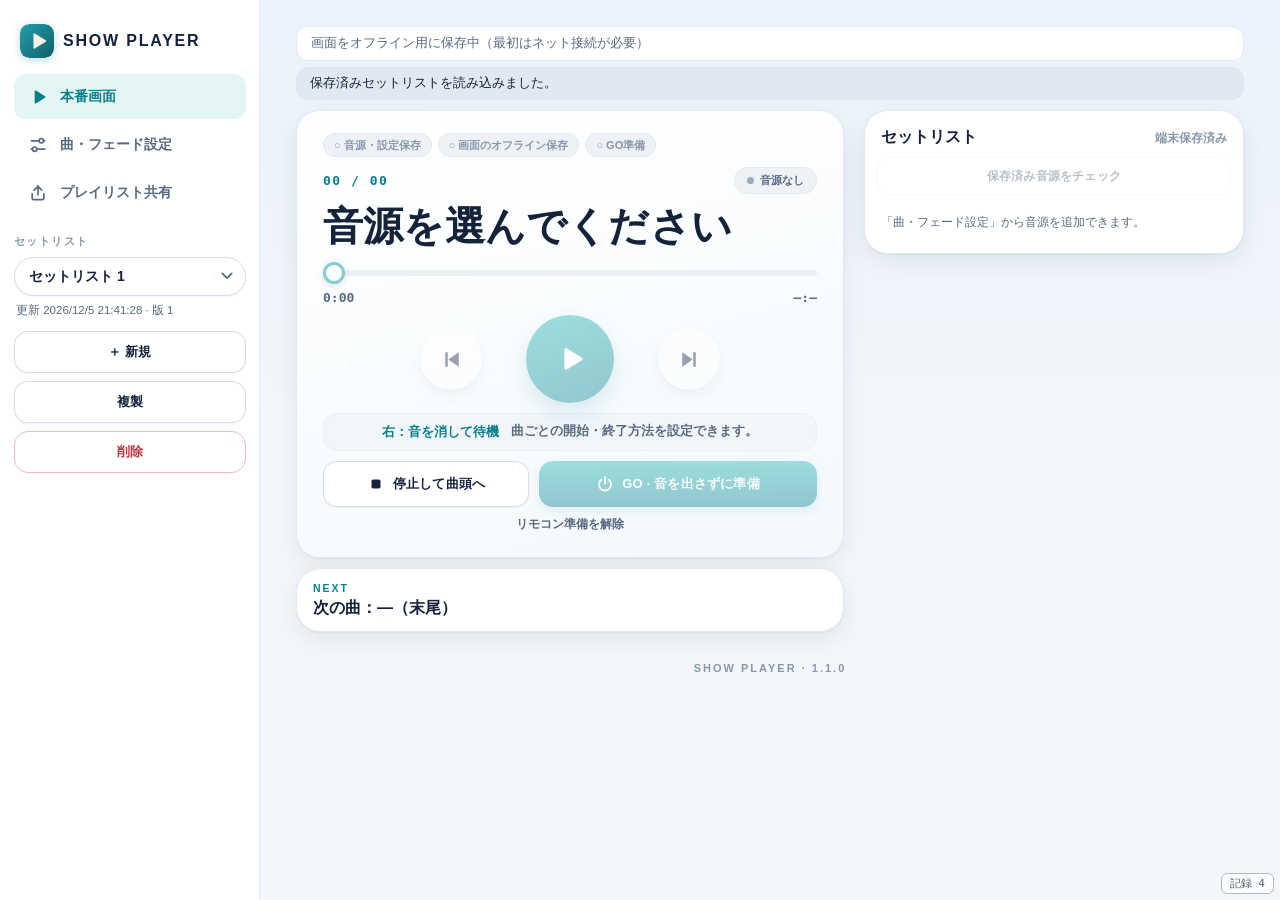
==== index.html @ 1b5a2b16 "v137: Mac decoded-audio disk cache + background conversion, whole-list preload (1.6GB), ignore stack" ====
<!doctype html><html lang="ja"><head><meta charset="utf-8"><meta name="viewport" content="width=device-width,initial-scale=1,viewport-fit=cover"><meta name="theme-color" content="#f3f6fa"><meta name="apple-mobile-web-app-capable" content="yes"><meta name="apple-mobile-web-app-status-bar-style" content="default"><title>SHOW PLAYER</title><link rel="manifest" href="manifest.webmanifest"><link rel="stylesheet" href="player.css?v=137"><link rel="icon" type="image/png" href="icon-192.png"><link rel="apple-touch-icon" sizes="180x180" href="icon-180.png"></head><body><main>
<header class="top"><div class="brand"><svg class="logo" viewBox="0 0 48 48" aria-hidden="true"><defs><linearGradient id="lg" x1="0" y1="0" x2="1" y2="1"><stop offset="0" stop-color="#23a0ac"/><stop offset="1" stop-color="#115f69"/></linearGradient></defs><rect width="48" height="48" rx="13" fill="url(#lg)"/><path d="M19 14.5v19a1.2 1.2 0 0 0 1.8 1l15.5-9.5a1.2 1.2 0 0 0 0-2L20.800 13.500a1.200 1.200 0 0 0-1.800 1z" fill="#f3f0e8"/></svg><b>SHOW PLAYER</b></div><span class="pill version">1.1.0</span></header>
<div class="app-grid"><aside class="library-panel"><div class="tabs"><button id="liveTab" class="selected"><svg viewBox="0 0 24 24" aria-hidden="true"><path d="M8 5.2v13.6a1 1 0 0 0 1.5.86l11-6.8a1 1 0 0 0 0-1.72l-11-6.8A1 1 0 0 0 8 5.2z"/></svg>本番画面</button><button id="editTab"><svg viewBox="0 0 24 24" aria-hidden="true"><path d="M4 7h9M19 7h1M4 17h1M11 17h9" fill="none" stroke="currentColor" stroke-width="2" stroke-linecap="round"/><circle cx="16" cy="7" r="2.6" fill="none" stroke="currentColor" stroke-width="2"/><circle cx="8" cy="17" r="2.6" fill="none" stroke="currentColor" stroke-width="2"/></svg>曲・フェード設定</button><button id="shareTab"><svg viewBox="0 0 24 24" aria-hidden="true"><path d="M12 3v11M7.500 8.500L12 4l4.500 4.500M5 13v5.500A1.500 1.500 0 0 0 6.500 20h11a1.500 1.500 0 0 0 1.500-1.500V13" fill="none" stroke="currentColor" stroke-width="2" stroke-linecap="round" stroke-linejoin="round"/></svg>プレイリスト共有</button></div>
<div id="sideList" class="side-list panel"><div class="side-head"><label class="panel-title" for="listPicker">セットリスト</label></div><div class="side-pick"><select id="listPicker" class="list-picker"></select><button id="listMenu" class="icon-btn" type="button" aria-label="セットリストの管理（新規・複製・削除）" aria-expanded="false"><svg viewBox="0 0 24 24" aria-hidden="true"><path d="M12 15.2a3.2 3.2 0 1 0 0-6.4 3.2 3.2 0 0 0 0 6.4z" fill="none" stroke="currentColor" stroke-width="1.9"/><path d="M19.4 13.5a1.6 1.6 0 0 0 .3 1.8l.1.1a2 2 0 1 1-2.8 2.8l-.1-.1a1.6 1.6 0 0 0-1.8-.3 1.6 1.6 0 0 0-1 1.5V19a2 2 0 1 1-4 0v-.1a1.6 1.6 0 0 0-1-1.5 1.6 1.6 0 0 0-1.8.3l-.1.1a2 2 0 1 1-2.8-2.8l.1-.1a1.6 1.6 0 0 0 .3-1.8 1.6 1.6 0 0 0-1.5-1H5a2 2 0 1 1 0-4h.1a1.6 1.6 0 0 0 1.5-1 1.6 1.6 0 0 0-.3-1.8l-.1-.1a2 2 0 1 1 2.8-2.8l.1.1a1.6 1.6 0 0 0 1.8.3h.1a1.6 1.6 0 0 0 1-1.5V5a2 2 0 1 1 4 0v.1a1.6 1.6 0 0 0 1 1.5 1.6 1.6 0 0 0 1.8-.3l.1-.1a2 2 0 1 1 2.8 2.8l-.1.1a1.6 1.6 0 0 0-.3 1.8v.1a1.6 1.6 0 0 0 1.5 1H19a2 2 0 1 1 0 4h-.1a1.6 1.6 0 0 0-1.5 1z" fill="none" stroke="currentColor" stroke-width="1.5" stroke-linejoin="round"/></svg></button></div>
<p id="listVersion" class="small muted"></p>
<div class="library-actions"><button id="newList" class="secondary">＋ 新規</button><button id="duplicateList" class="secondary">複製</button><button id="deleteList" class="text-danger">削除</button></div>
</div>
</aside><div class="workspace"><div id="engineNote" class="banner" hidden></div><div class="status-row"><div id="offlineStatus" class="banner" role="status">オフライン準備を確認しています…</div><div id="notice" class="notice" role="status">音源を追加して始めてください。</div></div>
<section id="live" class="live-player"><div class="live-main"><div class="np-card"><div class="preparation" aria-label="本番前の準備"><span id="prepSaved">○ 音源・設定保存</span><span id="prepOffline">○ 画面のオフライン保存</span><span id="prepRemote">○ GO準備</span></div>
<div class="title-row"><span id="number" class="eyebrow">00 / 00</span><span id="state" class="pill">音源なし</span></div>
<h1 id="title">音源を選んでください</h1>
<input id="seek" class="seek-slider" type="range" min="0" max="0" step="0.01" value="0" aria-label="再生位置" disabled><p id="seekHint" class="small muted"></p><div class="progress" hidden><div id="progressBar"></div></div><div class="times"><span id="position">0:00</span><span id="duration">0:00</span></div>
<div class="transport"><button id="previous" class="skip" aria-label="曲頭・前曲"><svg viewBox="0 0 24 24" aria-hidden="true"><path d="M6 5h2.4v14H6zM19 5v14L9 12z"/></svg></button><button id="central" class="central" aria-label="再生・一時停止">▶</button><button id="next" class="skip" aria-label="フェードアウト・次曲"><svg viewBox="0 0 24 24" aria-hidden="true"><path d="M15.6 5H18v14h-2.4zM5 5v14l10-7z"/></svg></button></div>
<div class="hint"><b id="nextHint">右：再生を開始</b><p id="fadeStatus"></p></div>
<div class="action-row"><button id="stop" class="secondary"><svg viewBox="0 0 24 24" aria-hidden="true"><rect x="6" y="6" width="12" height="12" rx="2.4"/></svg>停止して曲頭へ</button><button id="go" class="primary">GO · 音を出さずに準備</button></div>
<div class="remote-row"><button id="releaseRemote" class="text-button">リモコン準備を解除</button><span id="remoteStatus" class="small muted"></span></div></div>
<div class="next-card"><div class="next-label">NEXT</div><p id="nextTitle" class="next-title">次の曲：—</p><p id="nextMeta" class="next-meta"></p></div>
<div id="selectionPanel" class="panel" hidden><p class="eyebrow">次に開始する曲</p><h2 id="selectedTitle"></h2><div class="selection-actions"><button id="activateSelected" class="primary">選んだ曲を再生 →</button><button id="cancelSelected" class="text-button">選択を解除</button></div></div></div>
<div class="sl-card"><div class="section-heading"><h2>セットリスト</h2><span id="saveStatus" class="small muted">未保存</span></div><button id="audioCheck" class="secondary">保存済み音源をチェック</button><div id="trackList"></div></div>
</section>
<section id="edit" hidden><div class="edit-title"><h2>音源と曲ごとの設定</h2><a class="manual-link" href="manual.html" target="_blank" rel="noopener">使い方マニュアル</a></div><div id="editorSaveStatus" class="banner" role="status">保存状態を確認しています…</div><label class="panel-title" for="listName">セットリスト名</label><input id="listName" class="name-input" type="text" placeholder="ショー名">
<div id="audioDropZone" class="audio-drop-zone" role="region" aria-label="音源ファイルの取り込み"><p><b>音源をここへドロップ</b></p><label class="primary file-label">＋ 音源を追加<input id="files" type="file" accept="audio/*,.mp3,.wav,.m4a,.aac,.aif,.aiff" multiple hidden></label></div><p id="importStatus" class="small muted"></p><div class="reuse-row"><select id="reusePicker" aria-label="保存済み音源を選択"></select><button id="reuseAdd" class="secondary">保存済み音源を追加</button></div>
<div class="order-panel"><h2>曲順</h2><div id="orderList"></div><p id="orderStatus" class="small muted" role="status"></p></div><div id="editList"></div>
<div class="edit-save"><button id="save" class="primary">設定を保存する</button><button id="back" class="secondary">保存して本番画面へ戻る</button><button id="testUnsaved" class="text-button">保存せず本番画面でテスト</button></div></section>
<section id="share" hidden><div class="edit-title"><h2>プレイリスト共有</h2></div>
<div class="panel share-card"><h3 class="share-h">ZIPで書き出す</h3><label class="panel-title" for="shareList">プレイリスト</label><select id="shareList" class="list-picker"></select><p id="shareInfo" class="small muted"></p><button id="shareExport" class="primary">ZIPで書き出す</button><progress id="shareExportBar" max="1" value="0" hidden></progress><p id="shareExportStatus" class="small muted" role="status"></p><button id="shareSave" class="secondary" hidden></button></div>
<div class="panel share-card"><h3 class="share-h">ZIPから読み込む</h3><div id="shareDrop" class="audio-drop-zone share-drop"><p><b>ZIPをここへドロップ</b></p><label class="primary file-label">ZIPから読み込む<input id="shareFile" type="file" accept=".zip,application/zip,application/x-zip-compressed" hidden></label></div><progress id="shareImportBar" max="1" value="0" hidden></progress><p id="shareImportStatus" class="small muted" role="status"></p></div>
</section>
<footer>SHOW PLAYER · 1.1.0</footer>
</div></div><audio id="audio" preload="auto" playsinline></audio><audio id="receiver" src="receiver-silence.wav" preload="auto" loop playsinline></audio>
</main><script type="module" src="player.mjs?v=137"></script></body></html>
---- player.css ----
/* SHOW PLAYER — light / Apple-style theme (v126). Visual layer only; behavior lives in player.mjs.
   Rules that must stay true (click areas):
   - every option / toggle is its own real <button>; no overlay layers over controls
   - Mac Safari Dock app: children of a button never become the click target (html:not(.ios) button *{pointer-events:none}) */
:root{color-scheme:light;
 --bg:#f3f6fa;--bg-2:#e9f0f8;--panel:#ffffff;--border:#e3e9f1;--line:#edf1f6;
 --text:#14233a;--muted:#586a80;--faint:#8797aa;
 --accent:#0f9d9e;--accent-2:#1fb7b3;--accent-deep:#0a7f8c;--accent-text:#0a7f8c;--on-accent:#ffffff;
 --soft:#e3f5f5;--soft-2:#d3eeee;--soft-border:#a9dcdc;
 --field:#eef2f7;--field-border:#d5deea;--hover:#f6f9fc;--track:#dde5ee;
 --blue-soft:#e8f0ff;--blue:#2559c4;
 --danger:#c4313f;--danger-bg:#fdecee;--danger-border:#f2b9bf;
 --warn-bg:#fff4d9;--warn:#8a5a00;--warn-border:#efc766;
 --shadow-s:0 1px 2px rgba(20,35,58,.06);--shadow:0 1px 2px rgba(20,35,58,.05),0 8px 24px rgba(20,35,58,.07);--shadow-l:0 2px 4px rgba(20,35,58,.05),0 14px 36px rgba(20,35,58,.09);
 --radius:20px;--mono:ui-monospace,"SF Mono",SFMono-Regular,Menlo,Consolas,monospace}
*{box-sizing:border-box}
html{background:var(--bg)}
body{margin:0;min-height:100vh;color:var(--text);font-family:-apple-system,BlinkMacSystemFont,"Hiragino Sans","Hiragino Kaku Gothic ProN","Helvetica Neue",sans-serif;font-feature-settings:"palt";line-height:1.5;-webkit-text-size-adjust:100%;background:linear-gradient(180deg,#eaf2fb 0%,var(--bg) 340px)}
main{max-width:680px;margin:auto;padding:10px 14px calc(30px + env(safe-area-inset-bottom));display:grid;grid-template-columns:minmax(0,1fr) auto;grid-template-areas:"brand pick" "tabs tabs" "work work";column-gap:10px;row-gap:10px;align-items:center}
button,select,input,textarea{font:inherit;color:inherit}
button{cursor:pointer;-webkit-tap-highlight-color:transparent;transition:background-color .15s,box-shadow .15s,transform .08s,border-color .15s,color .15s}
button:disabled{opacity:.42;cursor:default}
button:focus-visible,select:focus-visible,input:focus-visible,a:focus-visible{outline:2.5px solid var(--accent-2);outline-offset:2px}
[hidden]{display:none!important}
h1,h2,h3,p{margin:0}
svg{display:block}
.muted{color:var(--muted)}.small{font-size:12px}
html:not(.ios) button *{pointer-events:none}

/* ---------- header / list picker / tabs ---------- */
.top{grid-area:brand;display:flex;align-items:center;gap:10px;min-width:0}
.brand{display:flex;align-items:center;gap:9px;min-width:0}
.logo{width:30px;height:30px;border-radius:9px;flex:none;box-shadow:0 2px 8px rgba(10,127,140,.28)}
.brand b{font-size:14.5px;font-weight:800;letter-spacing:1.1px;white-space:nowrap}
.pill{display:inline-flex;align-items:center;gap:6px;font-size:11px;font-weight:700;border:1px solid var(--border);background:var(--panel);border-radius:20px;padding:3px 11px;white-space:nowrap;color:var(--muted)}
.version{display:none}
.app-grid,.library-panel{display:contents}
.side-list,.side-list.panel{grid-area:pick;position:relative;min-width:0;background:none;border:0;box-shadow:none;padding:0;border-radius:0}
.side-head,#listVersion{display:none}
.side-pick{display:flex;align-items:center;gap:6px}
.list-picker,.reuse-row select{width:100%;-webkit-appearance:none;appearance:none;background:#fff url("data:image/svg+xml,%3Csvg xmlns='http://www.w3.org/2000/svg' width='12' height='8' viewBox='0 0 14 9'%3E%3Cpath d='M1.500 1.500l5.500 5.500 5.500-5.500' fill='none' stroke='%23586a80' stroke-width='2' stroke-linecap='round' stroke-linejoin='round'/%3E%3C/svg%3E") no-repeat right 12px center;color:var(--text);border:1px solid var(--field-border);border-radius:999px;padding:8px 30px 8px 14px;font-size:14px;font-weight:700;box-shadow:var(--shadow-s);text-overflow:ellipsis}
.side-pick .list-picker{width:132px;min-width:0}
.icon-btn{display:grid;place-items:center;flex:none;width:38px;height:38px;border-radius:50%;border:1px solid var(--field-border);background:#fff;color:var(--muted);box-shadow:var(--shadow-s);padding:0}
.icon-btn svg{width:20px;height:20px}
.icon-btn:hover:not(:disabled),.side-list.menu-open .icon-btn{background:var(--soft);color:var(--accent-text);border-color:var(--soft-border)}
.library-actions{display:none;position:absolute;right:0;top:calc(100% + 8px);z-index:40;width:min(250px,84vw);flex-direction:column;gap:8px;background:#fff;border:1px solid var(--border);border-radius:18px;box-shadow:var(--shadow-l);padding:10px}
.side-list.menu-open .library-actions{display:flex}
.library-actions .secondary{min-height:44px;font-size:14px}
.library-actions .text-danger{min-height:44px;border:1px solid var(--danger-border);border-radius:14px;background:#fff}
.tabs{grid-area:tabs;display:flex;gap:4px;background:#e4ebf3;border-radius:16px;padding:4px}
.tabs button{flex:1;min-width:0;display:flex;flex-direction:column;align-items:center;justify-content:center;gap:3px;font-size:11.5px;font-weight:700;background:none;color:var(--muted);border:0;padding:8px 2px 7px;border-radius:12px;white-space:nowrap}
.tabs button svg{width:19px;height:19px;fill:currentColor;flex:none}
.tabs button:hover:not(.selected){background:rgba(255,255,255,.6)}
.tabs .selected{background:linear-gradient(180deg,var(--accent-2),var(--accent-deep));color:var(--on-accent);box-shadow:0 3px 10px rgba(10,127,140,.28)}
.workspace{grid-area:work;min-width:0}

/* ---------- common controls ---------- */
.panel{background:var(--panel);border:1px solid var(--border);border-radius:var(--radius);padding:14px 16px;box-shadow:var(--shadow)}
.panel-title{display:block;font-size:11px;font-weight:800;color:var(--faint);letter-spacing:1.4px;margin-bottom:7px}
.name-input{width:100%;background:#fff;color:var(--text);border:1px solid var(--field-border);border-radius:13px;padding:11px 14px;font-size:16px;font-weight:600}
.primary,.secondary{display:flex;align-items:center;justify-content:center;gap:8px;border:0;border-radius:14px;min-height:48px;width:100%;padding:10px 16px;font-size:14px;font-weight:700;letter-spacing:.2px;margin:0}
.primary{background:linear-gradient(180deg,var(--accent-2),var(--accent-deep));color:var(--on-accent);box-shadow:0 4px 12px rgba(10,127,140,.25)}
.primary:hover:not(:disabled){background:linear-gradient(180deg,#27c3be,#0a7480)}
.primary:active:not(:disabled),.secondary:active:not(:disabled){transform:scale(.985)}
.secondary{background:#fff;color:var(--text);box-shadow:inset 0 0 0 1px var(--field-border),var(--shadow-s)}
.secondary:hover:not(:disabled){background:var(--hover)}
.secondary svg{width:18px;height:18px;fill:currentColor;flex:none}
.text-button{background:none;border:0;color:var(--muted);font-size:12px;font-weight:600;padding:8px 6px}
.text-button:hover:not(:disabled){color:var(--accent-text)}
.text-danger{background:none;border:0;color:var(--danger);font-size:14px;font-weight:700}
.file-label{margin-top:10px}

/* ---------- status ---------- */
.status-row{display:flex;flex-direction:column;gap:6px;margin:0 0 10px}
.banner,.notice{font-size:12px;padding:6px 12px;border-radius:12px;margin:0;white-space:nowrap;overflow:hidden;text-overflow:ellipsis}
.banner{border:1px solid var(--border);background:#fff;color:var(--muted)}
.banner.ready{border-color:var(--soft-border);color:var(--accent-text);background:var(--soft);font-weight:600}
.notice{background:rgba(20,35,58,.05);color:var(--text)}
.notice.error{background:var(--danger-bg);color:var(--danger);font-weight:600;white-space:normal}
#engineNote,#seekHint,#remoteStatus{display:none!important}
.preparation{display:flex;flex-wrap:wrap;gap:6px;margin:0 0 10px}
.preparation:not(:has(span:not(.ready))){display:none}
.preparation span{font-size:11px;font-weight:600;padding:3px 10px;border:1px solid var(--border);border-radius:20px;color:var(--faint);background:var(--field)}
.preparation span.ready{border-color:var(--soft-border);color:var(--accent-text);background:var(--soft)}

/* ---------- live screen ---------- */
#live{display:block}
.live-main{display:flex;flex-direction:column;gap:10px}
.np-card,.next-card,.sl-card{background:var(--panel);border:1px solid var(--border);border-radius:24px;box-shadow:var(--shadow)}
.np-card{padding:16px 16px 12px;background:linear-gradient(165deg,#ffffff 0%,#f4f9fd 100%)}
.title-row{display:flex;align-items:center;gap:10px}
.eyebrow{font-size:13px;font-weight:800;color:var(--accent-text);letter-spacing:1.5px;font-family:var(--mono);font-variant-numeric:tabular-nums}
.title-row .pill{margin-left:auto;background:var(--field);color:var(--muted);font-weight:800;padding:4px 12px}
.title-row .pill::before{content:"";width:7px;height:7px;border-radius:50%;background:#9aabbd}
#state[data-state=playing],#state[data-state=fadingIn],#state[data-state=starting]{background:var(--soft);border-color:var(--soft-border);color:var(--accent-text)}
#state[data-state=playing]::before,#state[data-state=fadingIn]::before,#state[data-state=starting]::before{background:var(--accent)}
#state[data-state=fadingOut],#state[data-state=paused],#state[data-state=waiting]{background:var(--warn-bg);border-color:var(--warn-border);color:var(--warn)}
#state[data-state=fadingOut]::before,#state[data-state=paused]::before,#state[data-state=waiting]::before{background:#d9a21b}
#state[data-state=error]{background:var(--danger-bg);border-color:var(--danger-border);color:var(--danger)}
#state[data-state=error]::before{background:var(--danger)}
.live-player h1{font-size:clamp(26px,7.4vw,40px);line-height:1.2;font-weight:800;letter-spacing:.2px;margin:8px 0 2px;overflow-wrap:anywhere;display:-webkit-box;-webkit-box-orient:vertical;-webkit-line-clamp:2;overflow:hidden}
.seek-slider{--p:0%;display:block;width:100%;height:30px;margin:8px 0 0;background:none;-webkit-appearance:none;appearance:none;cursor:pointer;touch-action:pan-y}
.seek-slider::-webkit-slider-runnable-track{height:6px;border-radius:6px;background:linear-gradient(90deg,var(--accent) var(--p),var(--track) var(--p))}
.seek-slider::-moz-range-track{height:6px;border-radius:6px;background:var(--track)}
.seek-slider::-moz-range-progress{height:6px;border-radius:6px;background:var(--accent)}
.seek-slider::-webkit-slider-thumb{-webkit-appearance:none;width:22px;height:22px;margin-top:-8px;border-radius:50%;background:#fff;border:3px solid var(--accent);box-shadow:0 2px 6px rgba(20,35,58,.25)}
.seek-slider::-moz-range-thumb{width:16px;height:16px;border-radius:50%;background:#fff;border:3px solid var(--accent);box-shadow:0 2px 6px rgba(20,35,58,.25)}
.seek-slider:disabled{opacity:.5;cursor:default}
.times{display:flex;justify-content:space-between;font-size:13px;font-weight:600;color:var(--muted);font-family:var(--mono);font-variant-numeric:tabular-nums}
.transport{display:flex;justify-content:center;align-items:center;gap:26px;margin:8px 0 10px}
.transport button{border:0;border-radius:50%;width:58px;height:58px;display:grid;place-items:center;background:#fff;color:var(--text);padding:0;box-shadow:0 1px 2px rgba(20,35,58,.08),0 6px 16px rgba(20,35,58,.1)}
.transport button svg{width:25px;height:25px;fill:currentColor}
.transport button:hover:not(:disabled){background:var(--hover)}
.transport button:active:not(:disabled){transform:scale(.95)}
.transport button.central{width:80px;height:80px;background:linear-gradient(160deg,var(--accent-2),var(--accent-deep));color:var(--on-accent);box-shadow:0 10px 24px rgba(10,127,140,.34)}
.transport button.central:hover:not(:disabled){background:linear-gradient(160deg,#27c3be,#0a7480)}
.transport button.central svg{width:34px;height:34px}
.hint{display:flex;flex-wrap:wrap;align-items:center;justify-content:center;gap:2px 12px;text-align:center;margin:0 0 10px;padding:8px 12px;border-radius:14px;background:#f1f6fa;border:1px solid var(--line)}
.hint b{font-size:13px;color:var(--accent-text)}
.hint p{font-size:12.5px;font-weight:600;color:var(--muted)}
.hint p:empty{display:none}
.action-row{display:flex;gap:10px}
.action-row .secondary{flex:1;min-height:46px;font-size:13px;white-space:nowrap;padding:8px 6px}
.action-row .primary{flex:1.35;min-height:46px;font-size:13px;padding:10px 8px}
#go::before{content:"";width:18px;height:18px;flex:none;background:currentColor;-webkit-mask:url("data:image/svg+xml,%3Csvg xmlns='http://www.w3.org/2000/svg' viewBox='0 0 24 24'%3E%3Cpath d='M12 3v8.500M7.100 6.400a8 8 0 1 0 9.800 0' fill='none' stroke='black' stroke-width='2.400' stroke-linecap='round'/%3E%3C/svg%3E") center/contain no-repeat;mask:url("data:image/svg+xml,%3Csvg xmlns='http://www.w3.org/2000/svg' viewBox='0 0 24 24'%3E%3Cpath d='M12 3v8.500M7.100 6.400a8 8 0 1 0 9.800 0' fill='none' stroke='black' stroke-width='2.400' stroke-linecap='round'/%3E%3C/svg%3E") center/contain no-repeat}
#go[data-ready=true]{background:var(--soft);color:var(--accent-text);box-shadow:inset 0 0 0 1.5px var(--soft-border)}
#go[data-ready=true]:disabled{opacity:.85}
.remote-row{display:flex;justify-content:center;margin-top:0}
.next-card{padding:12px 16px}
.next-label{font-size:10.5px;font-weight:800;letter-spacing:2px;color:var(--accent-text)}
.next-title{font-size:16px;font-weight:700;overflow-wrap:anywhere;line-height:1.35;margin-top:1px}
.next-meta{font-size:12px;font-weight:600;color:var(--faint);margin-top:1px}
.next-meta:empty{display:none}
#selectionPanel{background:var(--warn-bg);border-color:var(--warn-border);box-shadow:none}
#selectionPanel .eyebrow{color:var(--warn);font-size:11px;letter-spacing:1.4px}
#selectionPanel h2{font-size:17px;font-weight:800;margin:2px 0 10px;overflow-wrap:anywhere}
.selection-actions{display:flex;align-items:center;gap:8px}
.selection-actions .primary{flex:1}

/* ---------- setlist ---------- */
.sl-card{margin-top:10px;padding:12px 12px 10px}
.section-heading{display:flex;justify-content:space-between;align-items:baseline;margin:2px 4px 8px}
.section-heading h2{font-size:16px;font-weight:800}
.section-heading .small{font-weight:600;color:var(--faint)}
#audioCheck{min-height:36px;font-size:12px;font-weight:600;margin-bottom:6px;color:var(--muted);border-radius:12px;box-shadow:inset 0 0 0 1px var(--line)}
#trackList{display:flex;flex-direction:column}
#trackList>p{padding:12px 4px;color:var(--muted)}
.track{position:relative;display:flex;align-items:center;gap:12px;padding:10px 8px;border:0;border-bottom:1px solid var(--line);border-radius:12px;background:none;margin:0}
.track:last-child{border-bottom-color:transparent}
.track-select{width:100%;text-align:left;color:var(--text);cursor:pointer}
.track-select:hover:not(:disabled){background:var(--hover)}
.track-select:active:not(:disabled){background:var(--field)}
.track .num{display:grid;place-items:center;flex:none;width:30px;height:30px;border-radius:50%;background:#eaf0f6;font-size:12px;font-weight:800;color:var(--muted);font-family:var(--mono)}
.track-info{display:flex;flex-direction:column;flex:1;min-width:0}
.track .name{font-size:15.5px;font-weight:700;overflow-wrap:anywhere;line-height:1.3}
.track small{font-size:11.5px;font-weight:600;color:var(--faint);margin-top:1px}
.select-hint{margin-left:auto;flex:none;background:var(--field);border-radius:20px;padding:3px 11px;font-size:11.5px;font-weight:700;color:var(--muted);white-space:nowrap}
.track.current{background:var(--soft);border-bottom-color:transparent}
.track.current .num{background:var(--accent);color:#fff}
.track.current .name::after{content:"";display:inline-block;width:13px;height:12px;margin-left:8px;vertical-align:-1px;background:linear-gradient(var(--accent),var(--accent)) 0 100%/3px 55%,linear-gradient(var(--accent),var(--accent)) 5px 100%/3px 100%,linear-gradient(var(--accent),var(--accent)) 10px 100%/3px 38%;background-repeat:no-repeat}
.track.current .select-hint{background:var(--accent);color:#fff}
.track.next-up .select-hint{background:var(--blue-soft);color:var(--blue)}
.track-select.queued{background:var(--warn-bg);border-bottom-color:transparent}
.track-select.queued .num{background:#e0a927;color:#fff}
.track-select.queued .select-hint{background:#e0a927;color:#fff}

/* ---------- settings screen ---------- */
#edit>*+*,#share>*+*{margin-top:12px}
.edit-title{display:flex;align-items:center;justify-content:space-between;gap:10px}
.edit-title h2{font-size:19px;font-weight:800}
.manual-link{font-size:13px;font-weight:700;color:var(--accent-text);text-decoration:none;border:1px solid var(--soft-border);background:var(--soft);border-radius:20px;padding:6px 14px;white-space:nowrap}
.manual-link:hover{background:var(--soft-2)}
#edit .banner{white-space:normal}
.audio-drop-zone{border:1.5px dashed #b6c4d4;border-radius:18px;padding:14px;background:#fff;text-align:center;transition:background-color .15s,border-color .15s}
.audio-drop-zone p{font-size:14px;font-weight:700;color:var(--muted)}
.audio-drop-zone.drop-active{border-color:var(--accent);background:var(--soft)}
.reuse-row{display:flex;align-items:center;gap:10px}
.reuse-row select{flex:1;min-width:0;font-size:14px;border-radius:13px;padding:10px 34px 10px 14px}
.reuse-row .secondary{flex:0 0 auto;width:auto;min-height:44px;font-size:13px}
.order-panel,.edit-card{background:var(--panel);border:1px solid var(--border);border-radius:var(--radius);padding:14px 16px;box-shadow:var(--shadow)}
.order-panel h2{font-size:12px;font-weight:800;letter-spacing:1.8px;color:var(--faint);margin-bottom:8px}
.order-row{display:flex;align-items:center;gap:10px;min-height:50px;padding:5px 8px;border:1px solid var(--line);border-radius:14px;background:var(--hover);margin:6px 0}
.order-handle,.order-step{display:grid;place-items:center;flex:none;min-width:42px;min-height:42px;border:0;border-radius:11px;background:#fff;color:var(--text);padding:0;box-shadow:inset 0 0 0 1px var(--field-border)}
.order-handle svg{width:20px;height:20px;fill:var(--faint)}
.order-step svg{width:19px;height:19px}
.order-handle{touch-action:none;cursor:grab;-webkit-touch-callout:none;user-select:none;-webkit-user-select:none}
.order-name{flex:1;min-width:0;font-size:14px;font-weight:700;overflow-wrap:anywhere}
.order-dragging{opacity:.55}
.order-target{border-color:var(--accent);box-shadow:0 0 0 2px rgba(15,157,158,.28)}
/* per-song cards: accordion on phones, always open on wide screens */
.edit-card{margin:10px 0;padding:10px 14px;display:grid;grid-template-columns:1fr;column-gap:18px}
.edit-card-header{display:flex;align-items:center;gap:10px}
.edit-card-header h3{display:grid;place-items:center;flex:none;width:30px;height:30px;border-radius:50%;background:var(--soft);color:var(--accent-text);font-size:12px;font-weight:800;font-family:var(--mono)}
.track-name-input{flex:1;min-width:0;width:100%;padding:9px 12px;background:#fff;font-size:16px;font-weight:700;border:1px solid var(--field-border);border-radius:12px}
.card-toggle{display:grid;place-items:center;flex:none;width:40px;height:40px;border-radius:50%;border:0;background:var(--field);color:var(--muted);padding:0}
.card-toggle svg{width:20px;height:20px;transition:transform .15s}
.card-toggle[aria-expanded=true] svg{transform:rotate(180deg)}
.edit-card:not(.collapsed) .edit-card-header{margin-bottom:4px}
.edit-card.collapsed>*:not(.edit-card-header){display:none}
.fade-row,.switch-row{border-top:1px solid var(--line);padding:10px 0}
.row-label{display:flex;align-items:center;justify-content:space-between;flex-wrap:wrap;gap:8px 12px;font-size:14px;font-weight:700}
.pair-row .row-label{justify-content:flex-start}
.mode-toggle{min-height:44px;min-width:104px;border:1px solid var(--field-border);border-radius:12px;background:#fff;color:var(--text);font-size:14px;font-weight:700;padding:8px 14px;box-shadow:var(--shadow-s)}
.mode-toggle:hover{background:var(--hover)}
.mode-toggle.active{border-color:var(--accent);background:var(--soft);color:var(--accent-text);box-shadow:inset 0 0 0 1px var(--accent)}
/* two-option switch: each option is a real button, all of it is clickable */
.mode-toggle.seg{display:inline-flex;flex:none;gap:2px;padding:3px;min-width:0;min-height:46px;border-radius:13px;background:var(--field);border:0;box-shadow:none;cursor:default}
.mode-toggle.seg:hover{background:var(--field)}
.mode-toggle.seg .opt{-webkit-appearance:none;appearance:none;border:0;background:none;font:inherit;font-size:14px;font-weight:700;color:var(--muted);flex:1 0 auto;white-space:nowrap;min-width:76px;min-height:40px;padding:0 14px;border-radius:10px;cursor:pointer;touch-action:manipulation;-webkit-tap-highlight-color:transparent}
.mode-toggle.seg .opt.on{background:linear-gradient(180deg,var(--accent-2),var(--accent-deep));color:#fff;box-shadow:0 2px 8px rgba(10,127,140,.28)}
.mode-toggle.seg.active{background:var(--field);box-shadow:none}
.seconds{display:flex;gap:12px;align-items:center;margin-top:8px}
.seconds input[type=range]{flex:1;min-width:0;height:36px;-webkit-appearance:none;appearance:none;background:none;cursor:pointer;touch-action:pan-y}
.seconds input[type=range]::-webkit-slider-runnable-track{height:6px;border-radius:6px;background:var(--track)}
.seconds input[type=range]::-moz-range-track{height:6px;border-radius:6px;background:var(--track)}
.seconds input[type=range]::-moz-range-progress{height:6px;border-radius:6px;background:var(--accent)}
.seconds input[type=range]::-webkit-slider-thumb{-webkit-appearance:none;width:26px;height:26px;margin-top:-10px;border-radius:50%;background:#fff;border:4px solid var(--accent);box-shadow:0 2px 6px rgba(20,35,58,.25)}
.seconds input[type=range]::-moz-range-thumb{width:18px;height:18px;border-radius:50%;background:#fff;border:4px solid var(--accent)}
.seconds input[type=number]{width:84px;background:#fff;border:1px solid var(--field-border);border-radius:11px;padding:9px 8px;font-size:17px;font-weight:700;text-align:center;font-family:var(--mono);-moz-appearance:textfield}
.seconds span{font-size:13px;font-weight:700;color:var(--muted)}
.edit-actions{display:flex;justify-content:flex-end}
.edit-actions button{border:0;background:none;color:var(--danger);border-radius:10px;padding:6px 8px;min-height:38px;font-size:13px;font-weight:700}
.edit-save{display:flex;flex-direction:column;gap:8px;margin-top:16px}

/* ---------- playlist sharing page ---------- */
.share-card{display:flex;flex-direction:column;gap:10px}
.share-h{font-size:16px;font-weight:800}
.share-card .list-picker{border-radius:13px;padding:11px 34px 11px 14px;font-size:15px}
.share-card .small{margin:0;min-height:1.2em}
.share-drop.busy{opacity:.55;pointer-events:none}
.ios .share-drop p{display:none}
progress{-webkit-appearance:none;appearance:none;display:block;width:100%;height:8px;border:0;border-radius:8px;background:var(--track);overflow:hidden}
progress::-webkit-progress-bar{background:var(--track);border-radius:8px}
progress::-webkit-progress-value{background:linear-gradient(90deg,var(--accent-2),var(--accent));border-radius:8px}
progress::-moz-progress-bar{background:var(--accent);border-radius:8px}
footer{font-size:11px;font-weight:600;color:var(--faint);letter-spacing:2px;text-align:center;padding-top:22px}

/* ---------- wide screens: sidebar + workspace ---------- */
@media(min-width:900px){
 body{background:linear-gradient(180deg,#eaf2fb 0%,var(--bg) 420px)}
 main{max-width:none;margin:0;padding:0;min-height:100vh;display:grid;grid-template-columns:260px minmax(0,1fr);grid-template-rows:auto 1fr;grid-template-areas:none;column-gap:0;row-gap:0;align-items:stretch;background:linear-gradient(90deg,#fff 260px,transparent 260px)}
 main::before{content:"";position:fixed;left:259px;top:0;bottom:0;width:1px;background:var(--border)}
 .top{grid-area:auto;grid-column:1;grid-row:1;padding:24px 20px 10px}
 .logo{width:34px;height:34px}.brand b{font-size:16px;letter-spacing:1.8px}
 .app-grid{display:contents}
 .library-panel{display:flex;flex-direction:column;grid-column:1;grid-row:2;align-self:start;position:sticky;top:0;padding:6px 14px 24px;gap:18px}
 .library-panel .tabs{order:1;flex-direction:column;background:none;padding:0;gap:3px;grid-area:auto}
 .library-panel .tabs button{flex-direction:row;justify-content:flex-start;gap:12px;padding:12px 14px;border-radius:12px;font-size:14px}
 .library-panel .tabs button svg{width:20px;height:20px}
 .library-panel .tabs .selected{background:var(--soft);color:var(--accent-text);box-shadow:none}
 .library-panel .tabs button:hover:not(.selected){background:var(--hover)}
 .side-list{grid-area:auto;order:2;background:none;border:0;box-shadow:none;padding:0 4px}
 .side-head,#listVersion{display:block}
 #listVersion{margin:6px 2px 0;font-size:11.5px}
 .side-pick .list-picker{width:100%}
 .icon-btn#listMenu{display:none}
 .library-actions{display:flex;position:static;width:auto;flex-direction:column;gap:8px;background:none;border:0;box-shadow:none;padding:0;margin-top:12px}
 .library-actions .secondary{min-height:42px;font-size:13px}
 .library-actions .text-danger{min-height:42px;font-size:13px}
 .workspace{grid-area:auto;grid-column:2;grid-row:1/span 2;width:100%;max-width:1180px;margin:0 auto;padding:26px 36px 44px}
 .banner,.notice{font-size:12.5px;padding:7px 14px}
 .np-card{padding:22px 26px 16px}
 .live-player h1{font-size:40px}
 .transport{gap:44px}
 .transport button{width:62px;height:62px}
 .transport button.central{width:88px;height:88px}
 .action-row{max-width:520px;margin:0 auto}
 .edit-card{grid-template-columns:1fr 1fr}
 .edit-card-header,.edit-actions{grid-column:1/-1}
 .edit-card>.fade-row:nth-child(2),.edit-card>.switch-row:nth-child(4){grid-column:1}
 .edit-card>.fade-row:nth-child(3),.edit-card>.switch-row:nth-child(5){grid-column:2}
 .card-toggle{display:none}
 .edit-card.collapsed>*:not(.edit-card-header){display:revert}
 .edit-card.collapsed>.fade-row,.edit-card.collapsed>.switch-row{display:block}
 .edit-card.collapsed>.edit-actions{display:flex}
 footer{padding-top:28px}
}
/* two columns on the live screen when there is room: player on the left, setlist on the right */
@media(min-width:1100px){
 #live{display:grid;grid-template-columns:minmax(0,1fr) 380px;gap:20px;align-items:start}
 .sl-card{margin-top:0;position:sticky;top:20px;max-height:calc(100vh - 40px);overflow:auto}
}
@media(max-width:599px){
 .reuse-row{flex-direction:column;align-items:stretch}
 .reuse-row .secondary{width:100%}
 .seconds input[type=number]{width:76px}
 .mode-toggle.seg .opt{min-width:68px;padding:0 10px}
}

/* small phones (iPhone SE class, short screens): tighten spacing so the 4 key items stay on the first screen */
@media(max-width:599px) and (max-height:740px){
 main{padding-top:6px;row-gap:6px}
 .tabs button{flex-direction:row;gap:6px;padding:8px 2px;font-size:12px}
 .tabs button svg{width:16px;height:16px}
 .banner.ready{display:none}
 .status-row{margin-bottom:6px;gap:4px}
 .notice{padding:5px 10px}
 .np-card{padding:10px 14px 8px;border-radius:20px}
 .live-player h1{font-size:26px;margin:4px 0 0}
 .seek-slider{margin-top:2px;height:26px}
 .transport{margin:2px 0 6px;gap:22px}
 .transport button{width:50px;height:50px}.transport button svg{width:22px;height:22px}
 .transport button.central{width:68px;height:68px}.transport button.central svg{width:30px;height:30px}
 .hint{padding:5px 10px;margin-bottom:6px}
 .action-row .secondary,.action-row .primary{min-height:42px}
 .remote-row .text-button{padding:2px 6px}
 .next-card{padding:8px 14px}
}

.track .ld{flex:none;font-size:11px;font-weight:700;color:var(--faint);white-space:nowrap}
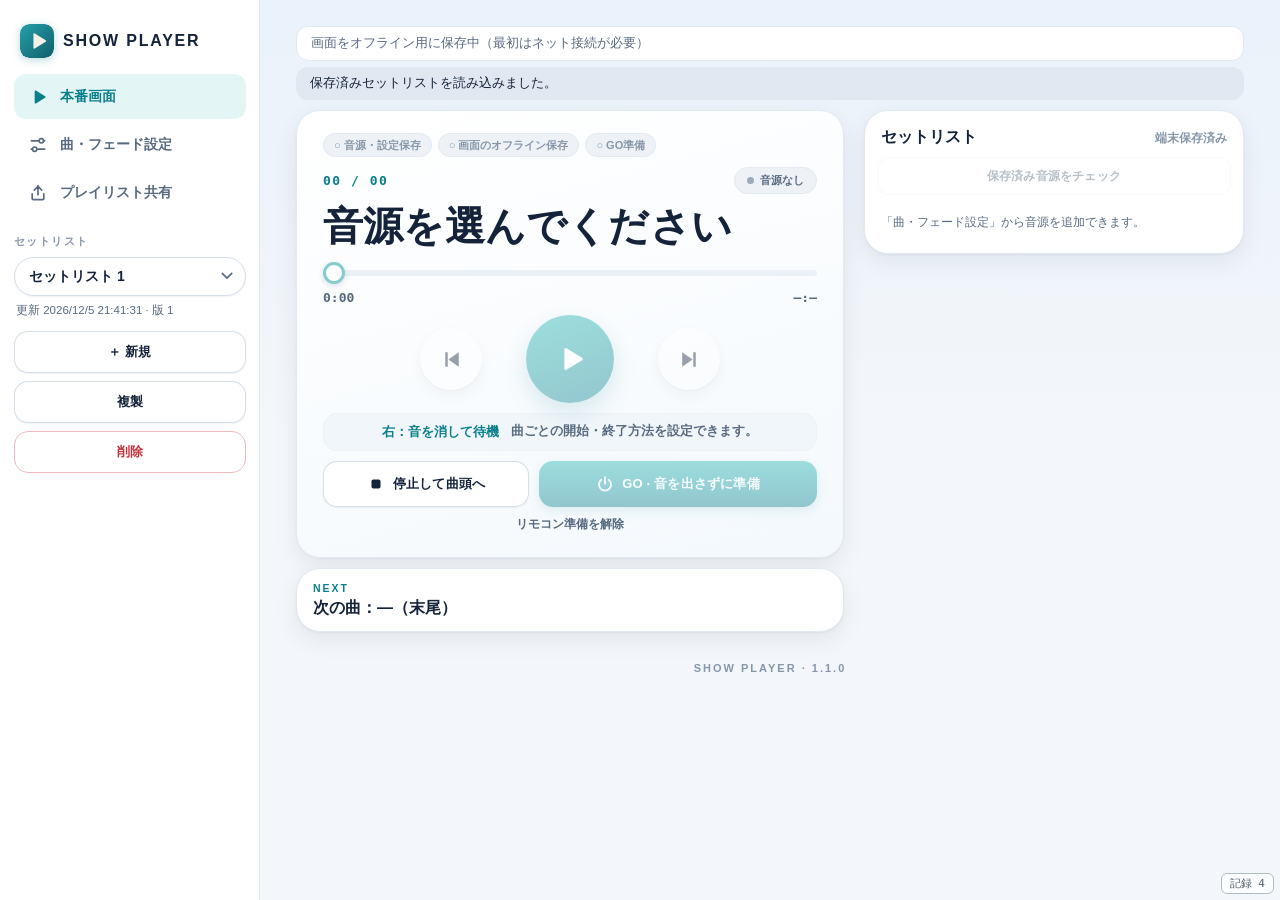
==== commit bc4c2d18: "v138: fix fade-status flicker, cancel long load on stop/settings, share running conversion with play" ====
--- a/index.html
+++ b/index.html
@@ -1,4 +1,4 @@
-<!doctype html><html lang="ja"><head><meta charset="utf-8"><meta name="viewport" content="width=device-width,initial-scale=1,viewport-fit=cover"><meta name="theme-color" content="#f3f6fa"><meta name="apple-mobile-web-app-capable" content="yes"><meta name="apple-mobile-web-app-status-bar-style" content="default"><title>SHOW PLAYER</title><link rel="manifest" href="manifest.webmanifest"><link rel="stylesheet" href="player.css?v=137"><link rel="icon" type="image/png" href="icon-192.png"><link rel="apple-touch-icon" sizes="180x180" href="icon-180.png"></head><body><main>
+<!doctype html><html lang="ja"><head><meta charset="utf-8"><meta name="viewport" content="width=device-width,initial-scale=1,viewport-fit=cover"><meta name="theme-color" content="#f3f6fa"><meta name="apple-mobile-web-app-capable" content="yes"><meta name="apple-mobile-web-app-status-bar-style" content="default"><title>SHOW PLAYER</title><link rel="manifest" href="manifest.webmanifest"><link rel="stylesheet" href="player.css?v=138"><link rel="icon" type="image/png" href="icon-192.png"><link rel="apple-touch-icon" sizes="180x180" href="icon-180.png"></head><body><main>
 <header class="top"><div class="brand"><svg class="logo" viewBox="0 0 48 48" aria-hidden="true"><defs><linearGradient id="lg" x1="0" y1="0" x2="1" y2="1"><stop offset="0" stop-color="#23a0ac"/><stop offset="1" stop-color="#115f69"/></linearGradient></defs><rect width="48" height="48" rx="13" fill="url(#lg)"/><path d="M19 14.5v19a1.2 1.2 0 0 0 1.8 1l15.5-9.5a1.2 1.2 0 0 0 0-2L20.800 13.500a1.200 1.200 0 0 0-1.800 1z" fill="#f3f0e8"/></svg><b>SHOW PLAYER</b></div><span class="pill version">1.1.0</span></header>
 <div class="app-grid"><aside class="library-panel"><div class="tabs"><button id="liveTab" class="selected"><svg viewBox="0 0 24 24" aria-hidden="true"><path d="M8 5.2v13.6a1 1 0 0 0 1.5.86l11-6.8a1 1 0 0 0 0-1.72l-11-6.8A1 1 0 0 0 8 5.2z"/></svg>本番画面</button><button id="editTab"><svg viewBox="0 0 24 24" aria-hidden="true"><path d="M4 7h9M19 7h1M4 17h1M11 17h9" fill="none" stroke="currentColor" stroke-width="2" stroke-linecap="round"/><circle cx="16" cy="7" r="2.6" fill="none" stroke="currentColor" stroke-width="2"/><circle cx="8" cy="17" r="2.6" fill="none" stroke="currentColor" stroke-width="2"/></svg>曲・フェード設定</button><button id="shareTab"><svg viewBox="0 0 24 24" aria-hidden="true"><path d="M12 3v11M7.500 8.500L12 4l4.500 4.500M5 13v5.500A1.500 1.500 0 0 0 6.500 20h11a1.500 1.500 0 0 0 1.500-1.500V13" fill="none" stroke="currentColor" stroke-width="2" stroke-linecap="round" stroke-linejoin="round"/></svg>プレイリスト共有</button></div>
 <div id="sideList" class="side-list panel"><div class="side-head"><label class="panel-title" for="listPicker">セットリスト</label></div><div class="side-pick"><select id="listPicker" class="list-picker"></select><button id="listMenu" class="icon-btn" type="button" aria-label="セットリストの管理（新規・複製・削除）" aria-expanded="false"><svg viewBox="0 0 24 24" aria-hidden="true"><path d="M12 15.2a3.2 3.2 0 1 0 0-6.4 3.2 3.2 0 0 0 0 6.4z" fill="none" stroke="currentColor" stroke-width="1.9"/><path d="M19.4 13.5a1.6 1.6 0 0 0 .3 1.8l.1.1a2 2 0 1 1-2.8 2.8l-.1-.1a1.6 1.6 0 0 0-1.8-.3 1.6 1.6 0 0 0-1 1.5V19a2 2 0 1 1-4 0v-.1a1.6 1.6 0 0 0-1-1.5 1.6 1.6 0 0 0-1.8.3l-.1.1a2 2 0 1 1-2.8-2.8l.1-.1a1.6 1.6 0 0 0 .3-1.8 1.6 1.6 0 0 0-1.5-1H5a2 2 0 1 1 0-4h.1a1.6 1.6 0 0 0 1.5-1 1.6 1.6 0 0 0-.3-1.8l-.1-.1a2 2 0 1 1 2.8-2.8l.1.1a1.6 1.6 0 0 0 1.8.3h.1a1.6 1.6 0 0 0 1-1.5V5a2 2 0 1 1 4 0v.1a1.6 1.6 0 0 0 1 1.5 1.6 1.6 0 0 0 1.8-.3l.1-.1a2 2 0 1 1 2.8 2.8l-.1.1a1.6 1.6 0 0 0-.3 1.8v.1a1.6 1.6 0 0 0 1.5 1H19a2 2 0 1 1 0 4h-.1a1.6 1.6 0 0 0-1.5 1z" fill="none" stroke="currentColor" stroke-width="1.5" stroke-linejoin="round"/></svg></button></div>
@@ -28,4 +28,4 @@
 </section>
 <footer>SHOW PLAYER · 1.1.0</footer>
 </div></div><audio id="audio" preload="auto" playsinline></audio><audio id="receiver" src="receiver-silence.wav" preload="auto" loop playsinline></audio>
-</main><script type="module" src="player.mjs?v=137"></script></body></html>+</main><script type="module" src="player.mjs?v=138"></script></body></html>
--- a/player.css
+++ b/player.css
@@ -308,3 +308,4 @@
 }
 
 .track .ld{flex:none;font-size:11px;font-weight:700;color:var(--faint);white-space:nowrap}
+.hint p{font-variant-numeric:tabular-nums}
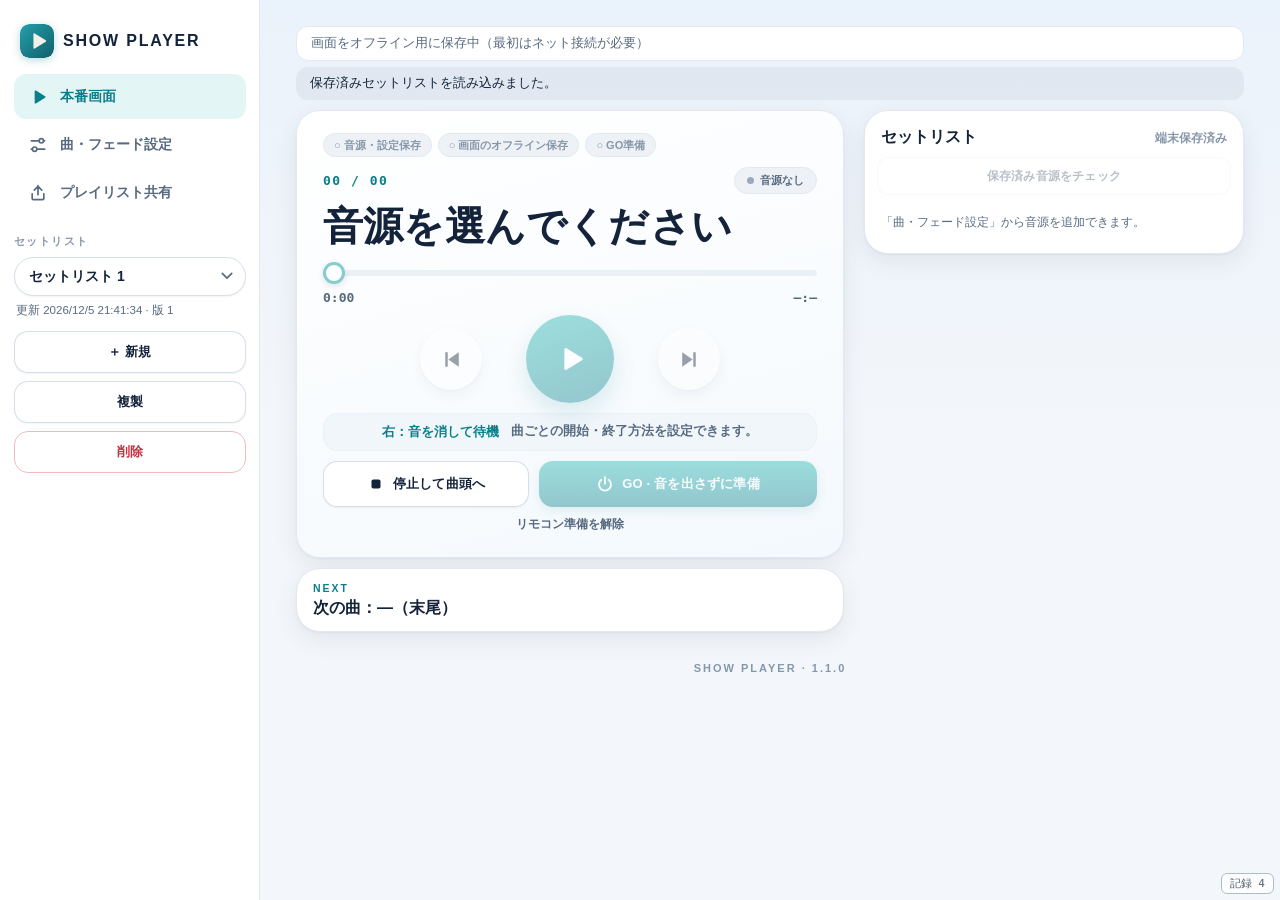
==== commit 00af00ee: "v141: per-song ready check (grey=preparing, green=ready), whole active playlist prepared before GO, " ====
--- a/index.html
+++ b/index.html
@@ -1,4 +1,4 @@
-<!doctype html><html lang="ja"><head><meta charset="utf-8"><meta name="viewport" content="width=device-width,initial-scale=1,viewport-fit=cover"><meta name="theme-color" content="#f3f6fa"><meta name="apple-mobile-web-app-capable" content="yes"><meta name="apple-mobile-web-app-status-bar-style" content="default"><title>SHOW PLAYER</title><link rel="manifest" href="manifest.webmanifest"><link rel="stylesheet" href="player.css?v=138"><link rel="icon" type="image/png" href="icon-192.png"><link rel="apple-touch-icon" sizes="180x180" href="icon-180.png"></head><body><main>
+<!doctype html><html lang="ja"><head><meta charset="utf-8"><meta name="viewport" content="width=device-width,initial-scale=1,viewport-fit=cover"><meta name="theme-color" content="#f3f6fa"><meta name="apple-mobile-web-app-capable" content="yes"><meta name="apple-mobile-web-app-status-bar-style" content="default"><title>SHOW PLAYER</title><link rel="manifest" href="manifest.webmanifest"><link rel="stylesheet" href="player.css?v=141"><link rel="icon" type="image/png" href="icon-192.png"><link rel="apple-touch-icon" sizes="180x180" href="icon-180.png"></head><body><main>
 <header class="top"><div class="brand"><svg class="logo" viewBox="0 0 48 48" aria-hidden="true"><defs><linearGradient id="lg" x1="0" y1="0" x2="1" y2="1"><stop offset="0" stop-color="#23a0ac"/><stop offset="1" stop-color="#115f69"/></linearGradient></defs><rect width="48" height="48" rx="13" fill="url(#lg)"/><path d="M19 14.5v19a1.2 1.2 0 0 0 1.8 1l15.5-9.5a1.2 1.2 0 0 0 0-2L20.800 13.500a1.200 1.200 0 0 0-1.800 1z" fill="#f3f0e8"/></svg><b>SHOW PLAYER</b></div><span class="pill version">1.1.0</span></header>
 <div class="app-grid"><aside class="library-panel"><div class="tabs"><button id="liveTab" class="selected"><svg viewBox="0 0 24 24" aria-hidden="true"><path d="M8 5.2v13.6a1 1 0 0 0 1.5.86l11-6.8a1 1 0 0 0 0-1.72l-11-6.8A1 1 0 0 0 8 5.2z"/></svg>本番画面</button><button id="editTab"><svg viewBox="0 0 24 24" aria-hidden="true"><path d="M4 7h9M19 7h1M4 17h1M11 17h9" fill="none" stroke="currentColor" stroke-width="2" stroke-linecap="round"/><circle cx="16" cy="7" r="2.6" fill="none" stroke="currentColor" stroke-width="2"/><circle cx="8" cy="17" r="2.6" fill="none" stroke="currentColor" stroke-width="2"/></svg>曲・フェード設定</button><button id="shareTab"><svg viewBox="0 0 24 24" aria-hidden="true"><path d="M12 3v11M7.500 8.500L12 4l4.500 4.500M5 13v5.500A1.500 1.500 0 0 0 6.500 20h11a1.500 1.500 0 0 0 1.500-1.500V13" fill="none" stroke="currentColor" stroke-width="2" stroke-linecap="round" stroke-linejoin="round"/></svg>プレイリスト共有</button></div>
 <div id="sideList" class="side-list panel"><div class="side-head"><label class="panel-title" for="listPicker">セットリスト</label></div><div class="side-pick"><select id="listPicker" class="list-picker"></select><button id="listMenu" class="icon-btn" type="button" aria-label="セットリストの管理（新規・複製・削除）" aria-expanded="false"><svg viewBox="0 0 24 24" aria-hidden="true"><path d="M12 15.2a3.2 3.2 0 1 0 0-6.4 3.2 3.2 0 0 0 0 6.4z" fill="none" stroke="currentColor" stroke-width="1.9"/><path d="M19.4 13.5a1.6 1.6 0 0 0 .3 1.8l.1.1a2 2 0 1 1-2.8 2.8l-.1-.1a1.6 1.6 0 0 0-1.8-.3 1.6 1.6 0 0 0-1 1.5V19a2 2 0 1 1-4 0v-.1a1.6 1.6 0 0 0-1-1.5 1.6 1.6 0 0 0-1.8.3l-.1.1a2 2 0 1 1-2.8-2.8l.1-.1a1.6 1.6 0 0 0 .3-1.8 1.6 1.6 0 0 0-1.5-1H5a2 2 0 1 1 0-4h.1a1.6 1.6 0 0 0 1.5-1 1.6 1.6 0 0 0-.3-1.8l-.1-.1a2 2 0 1 1 2.8-2.8l.1.1a1.6 1.6 0 0 0 1.8.3h.1a1.6 1.6 0 0 0 1-1.5V5a2 2 0 1 1 4 0v.1a1.6 1.6 0 0 0 1 1.5 1.6 1.6 0 0 0 1.8-.3l.1-.1a2 2 0 1 1 2.8 2.8l-.1.1a1.6 1.6 0 0 0-.3 1.8v.1a1.6 1.6 0 0 0 1.5 1H19a2 2 0 1 1 0 4h-.1a1.6 1.6 0 0 0-1.5 1z" fill="none" stroke="currentColor" stroke-width="1.5" stroke-linejoin="round"/></svg></button></div>
@@ -28,4 +28,4 @@
 </section>
 <footer>SHOW PLAYER · 1.1.0</footer>
 </div></div><audio id="audio" preload="auto" playsinline></audio><audio id="receiver" src="receiver-silence.wav" preload="auto" loop playsinline></audio>
-</main><script type="module" src="player.mjs?v=138"></script></body></html>+</main><script type="module" src="player.mjs?v=141"></script></body></html>
--- a/player.css
+++ b/player.css
@@ -307,5 +307,9 @@
  .next-card{padding:8px 14px}
 }
 
-.track .ld{flex:none;font-size:11px;font-weight:700;color:var(--faint);white-space:nowrap}
+.track .ld{flex:none;min-width:1.4em;text-align:center;font-size:17px;font-weight:800;line-height:1;color:#b3bcc6;white-space:nowrap}
+.track .ld.ready{color:#1f9d55}
+.track .ld.bad{color:#c0392b}
+#saveStatus.all-ready{color:#1f9d55;font-weight:700}
 .hint p{font-variant-numeric:tabular-nums}
+html:not(.ios) .track .select-hint{min-width:3.9em;text-align:center}
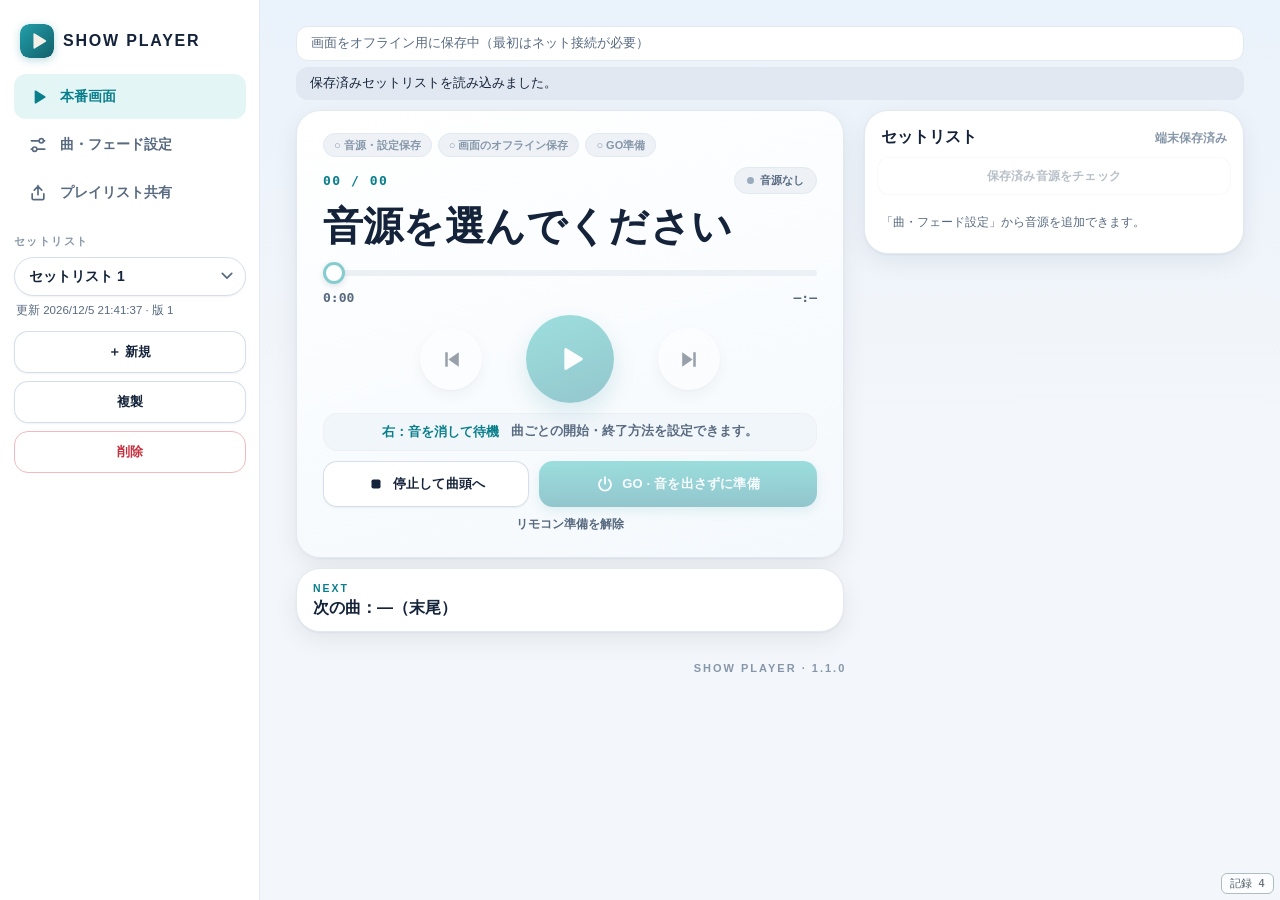
==== commit 5d6a7b07: "v142: keep all Mac-only additions off the iPhone (played-song memory cache, list marks, lag timer, f" ====
--- a/index.html
+++ b/index.html
@@ -1,4 +1,4 @@
-<!doctype html><html lang="ja"><head><meta charset="utf-8"><meta name="viewport" content="width=device-width,initial-scale=1,viewport-fit=cover"><meta name="theme-color" content="#f3f6fa"><meta name="apple-mobile-web-app-capable" content="yes"><meta name="apple-mobile-web-app-status-bar-style" content="default"><title>SHOW PLAYER</title><link rel="manifest" href="manifest.webmanifest"><link rel="stylesheet" href="player.css?v=141"><link rel="icon" type="image/png" href="icon-192.png"><link rel="apple-touch-icon" sizes="180x180" href="icon-180.png"></head><body><main>
+<!doctype html><html lang="ja"><head><meta charset="utf-8"><meta name="viewport" content="width=device-width,initial-scale=1,viewport-fit=cover"><meta name="theme-color" content="#f3f6fa"><meta name="apple-mobile-web-app-capable" content="yes"><meta name="apple-mobile-web-app-status-bar-style" content="default"><title>SHOW PLAYER</title><link rel="manifest" href="manifest.webmanifest"><link rel="stylesheet" href="player.css?v=142"><link rel="icon" type="image/png" href="icon-192.png"><link rel="apple-touch-icon" sizes="180x180" href="icon-180.png"></head><body><main>
 <header class="top"><div class="brand"><svg class="logo" viewBox="0 0 48 48" aria-hidden="true"><defs><linearGradient id="lg" x1="0" y1="0" x2="1" y2="1"><stop offset="0" stop-color="#23a0ac"/><stop offset="1" stop-color="#115f69"/></linearGradient></defs><rect width="48" height="48" rx="13" fill="url(#lg)"/><path d="M19 14.5v19a1.2 1.2 0 0 0 1.8 1l15.5-9.5a1.2 1.2 0 0 0 0-2L20.800 13.500a1.200 1.200 0 0 0-1.800 1z" fill="#f3f0e8"/></svg><b>SHOW PLAYER</b></div><span class="pill version">1.1.0</span></header>
 <div class="app-grid"><aside class="library-panel"><div class="tabs"><button id="liveTab" class="selected"><svg viewBox="0 0 24 24" aria-hidden="true"><path d="M8 5.2v13.6a1 1 0 0 0 1.5.86l11-6.8a1 1 0 0 0 0-1.72l-11-6.8A1 1 0 0 0 8 5.2z"/></svg>本番画面</button><button id="editTab"><svg viewBox="0 0 24 24" aria-hidden="true"><path d="M4 7h9M19 7h1M4 17h1M11 17h9" fill="none" stroke="currentColor" stroke-width="2" stroke-linecap="round"/><circle cx="16" cy="7" r="2.6" fill="none" stroke="currentColor" stroke-width="2"/><circle cx="8" cy="17" r="2.6" fill="none" stroke="currentColor" stroke-width="2"/></svg>曲・フェード設定</button><button id="shareTab"><svg viewBox="0 0 24 24" aria-hidden="true"><path d="M12 3v11M7.500 8.500L12 4l4.500 4.500M5 13v5.500A1.500 1.500 0 0 0 6.500 20h11a1.500 1.500 0 0 0 1.500-1.500V13" fill="none" stroke="currentColor" stroke-width="2" stroke-linecap="round" stroke-linejoin="round"/></svg>プレイリスト共有</button></div>
 <div id="sideList" class="side-list panel"><div class="side-head"><label class="panel-title" for="listPicker">セットリスト</label></div><div class="side-pick"><select id="listPicker" class="list-picker"></select><button id="listMenu" class="icon-btn" type="button" aria-label="セットリストの管理（新規・複製・削除）" aria-expanded="false"><svg viewBox="0 0 24 24" aria-hidden="true"><path d="M12 15.2a3.2 3.2 0 1 0 0-6.4 3.2 3.2 0 0 0 0 6.4z" fill="none" stroke="currentColor" stroke-width="1.9"/><path d="M19.4 13.5a1.6 1.6 0 0 0 .3 1.8l.1.1a2 2 0 1 1-2.8 2.8l-.1-.1a1.6 1.6 0 0 0-1.8-.3 1.6 1.6 0 0 0-1 1.5V19a2 2 0 1 1-4 0v-.1a1.6 1.6 0 0 0-1-1.5 1.6 1.6 0 0 0-1.8.3l-.1.1a2 2 0 1 1-2.8-2.8l.1-.1a1.6 1.6 0 0 0 .3-1.8 1.6 1.6 0 0 0-1.5-1H5a2 2 0 1 1 0-4h.1a1.6 1.6 0 0 0 1.5-1 1.6 1.6 0 0 0-.3-1.8l-.1-.1a2 2 0 1 1 2.8-2.8l.1.1a1.6 1.6 0 0 0 1.8.3h.1a1.6 1.6 0 0 0 1-1.5V5a2 2 0 1 1 4 0v.1a1.6 1.6 0 0 0 1 1.5 1.6 1.6 0 0 0 1.8-.3l.1-.1a2 2 0 1 1 2.8 2.8l-.1.1a1.6 1.6 0 0 0-.3 1.8v.1a1.6 1.6 0 0 0 1.5 1H19a2 2 0 1 1 0 4h-.1a1.6 1.6 0 0 0-1.5 1z" fill="none" stroke="currentColor" stroke-width="1.5" stroke-linejoin="round"/></svg></button></div>
@@ -28,4 +28,4 @@
 </section>
 <footer>SHOW PLAYER · 1.1.0</footer>
 </div></div><audio id="audio" preload="auto" playsinline></audio><audio id="receiver" src="receiver-silence.wav" preload="auto" loop playsinline></audio>
-</main><script type="module" src="player.mjs?v=141"></script></body></html>+</main><script type="module" src="player.mjs?v=142"></script></body></html>
--- a/player.css
+++ b/player.css
@@ -312,4 +312,5 @@
 .track .ld.bad{color:#c0392b}
 #saveStatus.all-ready{color:#1f9d55;font-weight:700}
 .hint p{font-variant-numeric:tabular-nums}
+.ios .track .ld{display:none}
 html:not(.ios) .track .select-hint{min-width:3.9em;text-align:center}
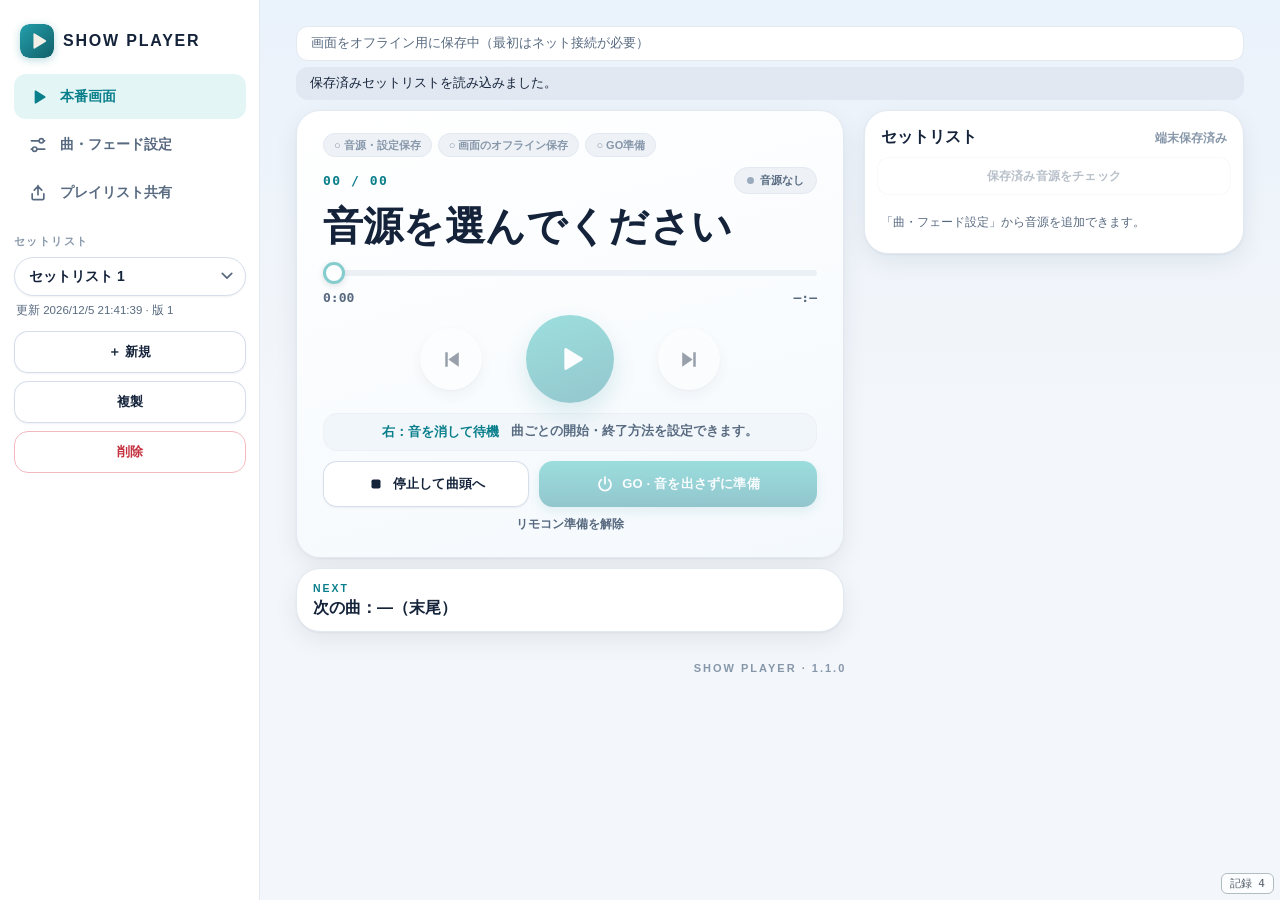
==== commit ac691766: "v143: iPhone per-song marks (display only): light-blue=saved, green=current song decoded, red=missin" ====
--- a/index.html
+++ b/index.html
@@ -1,4 +1,4 @@
-<!doctype html><html lang="ja"><head><meta charset="utf-8"><meta name="viewport" content="width=device-width,initial-scale=1,viewport-fit=cover"><meta name="theme-color" content="#f3f6fa"><meta name="apple-mobile-web-app-capable" content="yes"><meta name="apple-mobile-web-app-status-bar-style" content="default"><title>SHOW PLAYER</title><link rel="manifest" href="manifest.webmanifest"><link rel="stylesheet" href="player.css?v=142"><link rel="icon" type="image/png" href="icon-192.png"><link rel="apple-touch-icon" sizes="180x180" href="icon-180.png"></head><body><main>
+<!doctype html><html lang="ja"><head><meta charset="utf-8"><meta name="viewport" content="width=device-width,initial-scale=1,viewport-fit=cover"><meta name="theme-color" content="#f3f6fa"><meta name="apple-mobile-web-app-capable" content="yes"><meta name="apple-mobile-web-app-status-bar-style" content="default"><title>SHOW PLAYER</title><link rel="manifest" href="manifest.webmanifest"><link rel="stylesheet" href="player.css?v=143"><link rel="icon" type="image/png" href="icon-192.png"><link rel="apple-touch-icon" sizes="180x180" href="icon-180.png"></head><body><main>
 <header class="top"><div class="brand"><svg class="logo" viewBox="0 0 48 48" aria-hidden="true"><defs><linearGradient id="lg" x1="0" y1="0" x2="1" y2="1"><stop offset="0" stop-color="#23a0ac"/><stop offset="1" stop-color="#115f69"/></linearGradient></defs><rect width="48" height="48" rx="13" fill="url(#lg)"/><path d="M19 14.5v19a1.2 1.2 0 0 0 1.8 1l15.5-9.5a1.2 1.2 0 0 0 0-2L20.800 13.500a1.200 1.200 0 0 0-1.800 1z" fill="#f3f0e8"/></svg><b>SHOW PLAYER</b></div><span class="pill version">1.1.0</span></header>
 <div class="app-grid"><aside class="library-panel"><div class="tabs"><button id="liveTab" class="selected"><svg viewBox="0 0 24 24" aria-hidden="true"><path d="M8 5.2v13.6a1 1 0 0 0 1.5.86l11-6.8a1 1 0 0 0 0-1.72l-11-6.8A1 1 0 0 0 8 5.2z"/></svg>本番画面</button><button id="editTab"><svg viewBox="0 0 24 24" aria-hidden="true"><path d="M4 7h9M19 7h1M4 17h1M11 17h9" fill="none" stroke="currentColor" stroke-width="2" stroke-linecap="round"/><circle cx="16" cy="7" r="2.6" fill="none" stroke="currentColor" stroke-width="2"/><circle cx="8" cy="17" r="2.6" fill="none" stroke="currentColor" stroke-width="2"/></svg>曲・フェード設定</button><button id="shareTab"><svg viewBox="0 0 24 24" aria-hidden="true"><path d="M12 3v11M7.500 8.500L12 4l4.500 4.500M5 13v5.500A1.500 1.500 0 0 0 6.500 20h11a1.500 1.500 0 0 0 1.500-1.500V13" fill="none" stroke="currentColor" stroke-width="2" stroke-linecap="round" stroke-linejoin="round"/></svg>プレイリスト共有</button></div>
 <div id="sideList" class="side-list panel"><div class="side-head"><label class="panel-title" for="listPicker">セットリスト</label></div><div class="side-pick"><select id="listPicker" class="list-picker"></select><button id="listMenu" class="icon-btn" type="button" aria-label="セットリストの管理（新規・複製・削除）" aria-expanded="false"><svg viewBox="0 0 24 24" aria-hidden="true"><path d="M12 15.2a3.2 3.2 0 1 0 0-6.4 3.2 3.2 0 0 0 0 6.4z" fill="none" stroke="currentColor" stroke-width="1.9"/><path d="M19.4 13.5a1.6 1.6 0 0 0 .3 1.8l.1.1a2 2 0 1 1-2.8 2.8l-.1-.1a1.6 1.6 0 0 0-1.8-.3 1.6 1.6 0 0 0-1 1.5V19a2 2 0 1 1-4 0v-.1a1.6 1.6 0 0 0-1-1.5 1.6 1.6 0 0 0-1.8.3l-.1.1a2 2 0 1 1-2.8-2.8l.1-.1a1.6 1.6 0 0 0 .3-1.8 1.6 1.6 0 0 0-1.5-1H5a2 2 0 1 1 0-4h.1a1.6 1.6 0 0 0 1.5-1 1.6 1.6 0 0 0-.3-1.8l-.1-.1a2 2 0 1 1 2.8-2.8l.1.1a1.6 1.6 0 0 0 1.8.3h.1a1.6 1.6 0 0 0 1-1.5V5a2 2 0 1 1 4 0v.1a1.6 1.6 0 0 0 1 1.5 1.6 1.6 0 0 0 1.8-.3l.1-.1a2 2 0 1 1 2.8 2.8l-.1.1a1.6 1.6 0 0 0-.3 1.8v.1a1.6 1.6 0 0 0 1.5 1H19a2 2 0 1 1 0 4h-.1a1.6 1.6 0 0 0-1.5 1z" fill="none" stroke="currentColor" stroke-width="1.5" stroke-linejoin="round"/></svg></button></div>
@@ -28,4 +28,4 @@
 </section>
 <footer>SHOW PLAYER · 1.1.0</footer>
 </div></div><audio id="audio" preload="auto" playsinline></audio><audio id="receiver" src="receiver-silence.wav" preload="auto" loop playsinline></audio>
-</main><script type="module" src="player.mjs?v=142"></script></body></html>+</main><script type="module" src="player.mjs?v=143"></script></body></html>
--- a/player.css
+++ b/player.css
@@ -312,5 +312,7 @@
 .track .ld.bad{color:#c0392b}
 #saveStatus.all-ready{color:#1f9d55;font-weight:700}
 .hint p{font-variant-numeric:tabular-nums}
-.ios .track .ld{display:none}
 html:not(.ios) .track .select-hint{min-width:3.9em;text-align:center}
+.track .ld.stored{color:#6fa8dc}
+#saveStatus.all-stored{color:#3f8cc9;font-weight:700}
+.ios .track .ld{min-width:1.2em;font-size:16px}
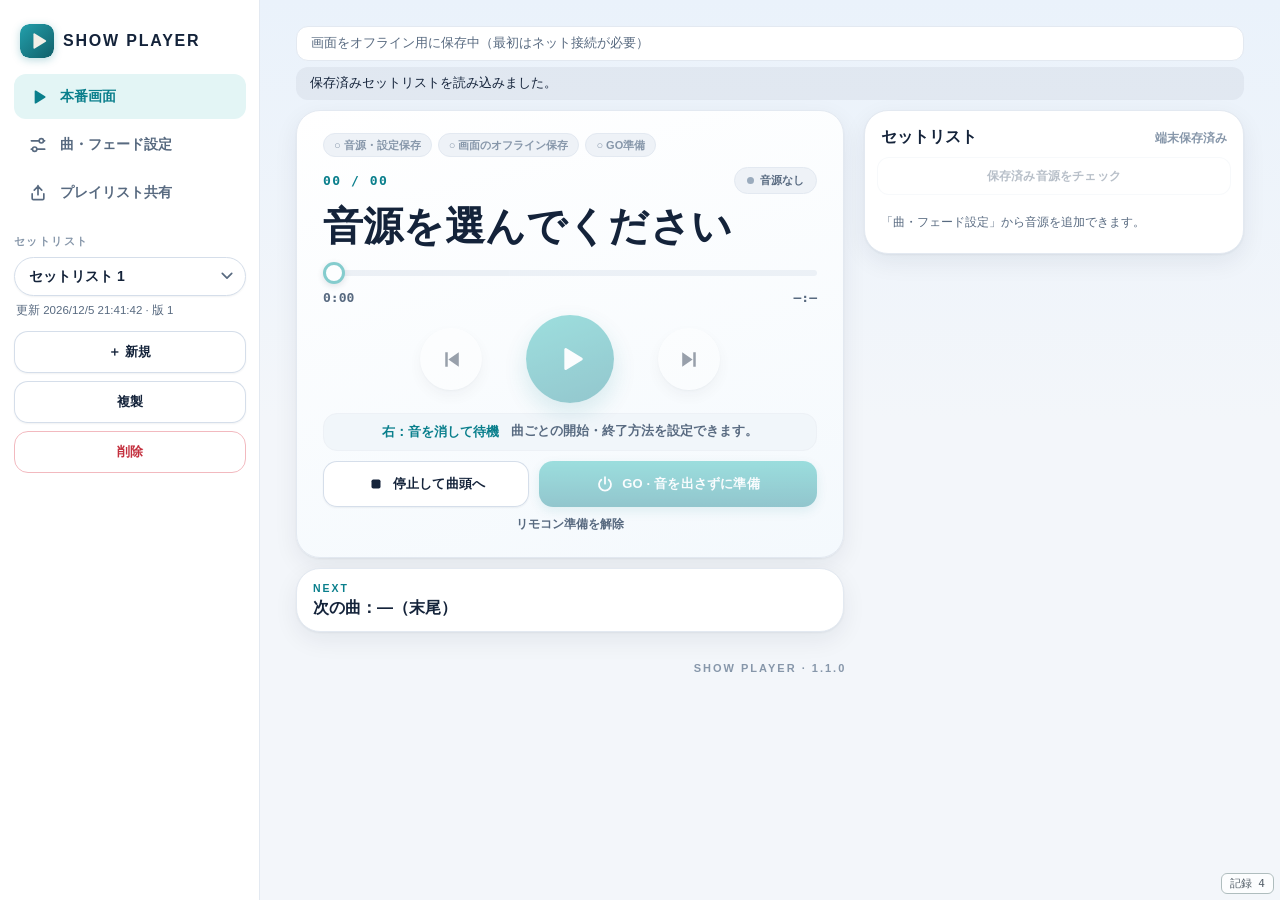
==== commit 9baacb44: "v144: Mac - auto-resume audio engine when suspended during playback, log output-device changes Co-Au" ====
--- a/index.html
+++ b/index.html
@@ -1,4 +1,4 @@
-<!doctype html><html lang="ja"><head><meta charset="utf-8"><meta name="viewport" content="width=device-width,initial-scale=1,viewport-fit=cover"><meta name="theme-color" content="#f3f6fa"><meta name="apple-mobile-web-app-capable" content="yes"><meta name="apple-mobile-web-app-status-bar-style" content="default"><title>SHOW PLAYER</title><link rel="manifest" href="manifest.webmanifest"><link rel="stylesheet" href="player.css?v=143"><link rel="icon" type="image/png" href="icon-192.png"><link rel="apple-touch-icon" sizes="180x180" href="icon-180.png"></head><body><main>
+<!doctype html><html lang="ja"><head><meta charset="utf-8"><meta name="viewport" content="width=device-width,initial-scale=1,viewport-fit=cover"><meta name="theme-color" content="#f3f6fa"><meta name="apple-mobile-web-app-capable" content="yes"><meta name="apple-mobile-web-app-status-bar-style" content="default"><title>SHOW PLAYER</title><link rel="manifest" href="manifest.webmanifest"><link rel="stylesheet" href="player.css?v=144"><link rel="icon" type="image/png" href="icon-192.png"><link rel="apple-touch-icon" sizes="180x180" href="icon-180.png"></head><body><main>
 <header class="top"><div class="brand"><svg class="logo" viewBox="0 0 48 48" aria-hidden="true"><defs><linearGradient id="lg" x1="0" y1="0" x2="1" y2="1"><stop offset="0" stop-color="#23a0ac"/><stop offset="1" stop-color="#115f69"/></linearGradient></defs><rect width="48" height="48" rx="13" fill="url(#lg)"/><path d="M19 14.5v19a1.2 1.2 0 0 0 1.8 1l15.5-9.5a1.2 1.2 0 0 0 0-2L20.800 13.500a1.200 1.200 0 0 0-1.800 1z" fill="#f3f0e8"/></svg><b>SHOW PLAYER</b></div><span class="pill version">1.1.0</span></header>
 <div class="app-grid"><aside class="library-panel"><div class="tabs"><button id="liveTab" class="selected"><svg viewBox="0 0 24 24" aria-hidden="true"><path d="M8 5.2v13.6a1 1 0 0 0 1.5.86l11-6.8a1 1 0 0 0 0-1.72l-11-6.8A1 1 0 0 0 8 5.2z"/></svg>本番画面</button><button id="editTab"><svg viewBox="0 0 24 24" aria-hidden="true"><path d="M4 7h9M19 7h1M4 17h1M11 17h9" fill="none" stroke="currentColor" stroke-width="2" stroke-linecap="round"/><circle cx="16" cy="7" r="2.6" fill="none" stroke="currentColor" stroke-width="2"/><circle cx="8" cy="17" r="2.6" fill="none" stroke="currentColor" stroke-width="2"/></svg>曲・フェード設定</button><button id="shareTab"><svg viewBox="0 0 24 24" aria-hidden="true"><path d="M12 3v11M7.500 8.500L12 4l4.500 4.500M5 13v5.500A1.500 1.500 0 0 0 6.500 20h11a1.500 1.500 0 0 0 1.500-1.500V13" fill="none" stroke="currentColor" stroke-width="2" stroke-linecap="round" stroke-linejoin="round"/></svg>プレイリスト共有</button></div>
 <div id="sideList" class="side-list panel"><div class="side-head"><label class="panel-title" for="listPicker">セットリスト</label></div><div class="side-pick"><select id="listPicker" class="list-picker"></select><button id="listMenu" class="icon-btn" type="button" aria-label="セットリストの管理（新規・複製・削除）" aria-expanded="false"><svg viewBox="0 0 24 24" aria-hidden="true"><path d="M12 15.2a3.2 3.2 0 1 0 0-6.4 3.2 3.2 0 0 0 0 6.4z" fill="none" stroke="currentColor" stroke-width="1.9"/><path d="M19.4 13.5a1.6 1.6 0 0 0 .3 1.8l.1.1a2 2 0 1 1-2.8 2.8l-.1-.1a1.6 1.6 0 0 0-1.8-.3 1.6 1.6 0 0 0-1 1.5V19a2 2 0 1 1-4 0v-.1a1.6 1.6 0 0 0-1-1.5 1.6 1.6 0 0 0-1.8.3l-.1.1a2 2 0 1 1-2.8-2.8l.1-.1a1.6 1.6 0 0 0 .3-1.8 1.6 1.6 0 0 0-1.5-1H5a2 2 0 1 1 0-4h.1a1.6 1.6 0 0 0 1.5-1 1.6 1.6 0 0 0-.3-1.8l-.1-.1a2 2 0 1 1 2.8-2.8l.1.1a1.6 1.6 0 0 0 1.8.3h.1a1.6 1.6 0 0 0 1-1.5V5a2 2 0 1 1 4 0v.1a1.6 1.6 0 0 0 1 1.5 1.6 1.6 0 0 0 1.8-.3l.1-.1a2 2 0 1 1 2.8 2.8l-.1.1a1.6 1.6 0 0 0-.3 1.8v.1a1.6 1.6 0 0 0 1.5 1H19a2 2 0 1 1 0 4h-.1a1.6 1.6 0 0 0-1.5 1z" fill="none" stroke="currentColor" stroke-width="1.5" stroke-linejoin="round"/></svg></button></div>
@@ -28,4 +28,4 @@
 </section>
 <footer>SHOW PLAYER · 1.1.0</footer>
 </div></div><audio id="audio" preload="auto" playsinline></audio><audio id="receiver" src="receiver-silence.wav" preload="auto" loop playsinline></audio>
-</main><script type="module" src="player.mjs?v=143"></script></body></html>+</main><script type="module" src="player.mjs?v=144"></script></body></html>
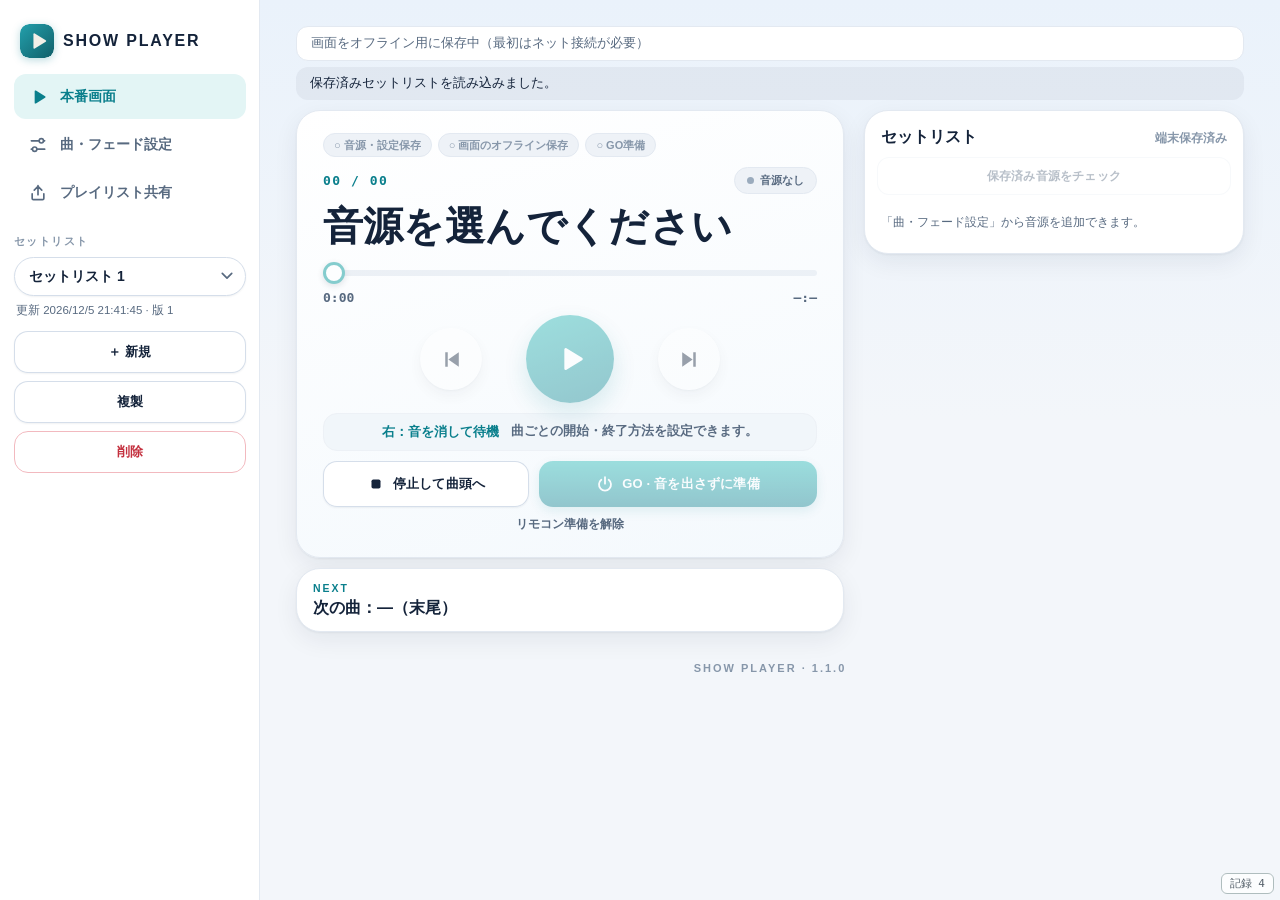
==== commit 7b40e10c: "v145: audio-engine auto-resume backs off (no thrash/flicker), remote-routing diagnostics Co-Authored" ====
--- a/index.html
+++ b/index.html
@@ -1,4 +1,4 @@
-<!doctype html><html lang="ja"><head><meta charset="utf-8"><meta name="viewport" content="width=device-width,initial-scale=1,viewport-fit=cover"><meta name="theme-color" content="#f3f6fa"><meta name="apple-mobile-web-app-capable" content="yes"><meta name="apple-mobile-web-app-status-bar-style" content="default"><title>SHOW PLAYER</title><link rel="manifest" href="manifest.webmanifest"><link rel="stylesheet" href="player.css?v=144"><link rel="icon" type="image/png" href="icon-192.png"><link rel="apple-touch-icon" sizes="180x180" href="icon-180.png"></head><body><main>
+<!doctype html><html lang="ja"><head><meta charset="utf-8"><meta name="viewport" content="width=device-width,initial-scale=1,viewport-fit=cover"><meta name="theme-color" content="#f3f6fa"><meta name="apple-mobile-web-app-capable" content="yes"><meta name="apple-mobile-web-app-status-bar-style" content="default"><title>SHOW PLAYER</title><link rel="manifest" href="manifest.webmanifest"><link rel="stylesheet" href="player.css?v=145"><link rel="icon" type="image/png" href="icon-192.png"><link rel="apple-touch-icon" sizes="180x180" href="icon-180.png"></head><body><main>
 <header class="top"><div class="brand"><svg class="logo" viewBox="0 0 48 48" aria-hidden="true"><defs><linearGradient id="lg" x1="0" y1="0" x2="1" y2="1"><stop offset="0" stop-color="#23a0ac"/><stop offset="1" stop-color="#115f69"/></linearGradient></defs><rect width="48" height="48" rx="13" fill="url(#lg)"/><path d="M19 14.5v19a1.2 1.2 0 0 0 1.8 1l15.5-9.5a1.2 1.2 0 0 0 0-2L20.800 13.500a1.200 1.200 0 0 0-1.800 1z" fill="#f3f0e8"/></svg><b>SHOW PLAYER</b></div><span class="pill version">1.1.0</span></header>
 <div class="app-grid"><aside class="library-panel"><div class="tabs"><button id="liveTab" class="selected"><svg viewBox="0 0 24 24" aria-hidden="true"><path d="M8 5.2v13.6a1 1 0 0 0 1.5.86l11-6.8a1 1 0 0 0 0-1.72l-11-6.8A1 1 0 0 0 8 5.2z"/></svg>本番画面</button><button id="editTab"><svg viewBox="0 0 24 24" aria-hidden="true"><path d="M4 7h9M19 7h1M4 17h1M11 17h9" fill="none" stroke="currentColor" stroke-width="2" stroke-linecap="round"/><circle cx="16" cy="7" r="2.6" fill="none" stroke="currentColor" stroke-width="2"/><circle cx="8" cy="17" r="2.6" fill="none" stroke="currentColor" stroke-width="2"/></svg>曲・フェード設定</button><button id="shareTab"><svg viewBox="0 0 24 24" aria-hidden="true"><path d="M12 3v11M7.500 8.500L12 4l4.500 4.500M5 13v5.500A1.500 1.500 0 0 0 6.500 20h11a1.500 1.500 0 0 0 1.500-1.500V13" fill="none" stroke="currentColor" stroke-width="2" stroke-linecap="round" stroke-linejoin="round"/></svg>プレイリスト共有</button></div>
 <div id="sideList" class="side-list panel"><div class="side-head"><label class="panel-title" for="listPicker">セットリスト</label></div><div class="side-pick"><select id="listPicker" class="list-picker"></select><button id="listMenu" class="icon-btn" type="button" aria-label="セットリストの管理（新規・複製・削除）" aria-expanded="false"><svg viewBox="0 0 24 24" aria-hidden="true"><path d="M12 15.2a3.2 3.2 0 1 0 0-6.4 3.2 3.2 0 0 0 0 6.4z" fill="none" stroke="currentColor" stroke-width="1.9"/><path d="M19.4 13.5a1.6 1.6 0 0 0 .3 1.8l.1.1a2 2 0 1 1-2.8 2.8l-.1-.1a1.6 1.6 0 0 0-1.8-.3 1.6 1.6 0 0 0-1 1.5V19a2 2 0 1 1-4 0v-.1a1.6 1.6 0 0 0-1-1.5 1.6 1.6 0 0 0-1.8.3l-.1.1a2 2 0 1 1-2.8-2.8l.1-.1a1.6 1.6 0 0 0 .3-1.8 1.6 1.6 0 0 0-1.5-1H5a2 2 0 1 1 0-4h.1a1.6 1.6 0 0 0 1.5-1 1.6 1.6 0 0 0-.3-1.8l-.1-.1a2 2 0 1 1 2.8-2.8l.1.1a1.6 1.6 0 0 0 1.8.3h.1a1.6 1.6 0 0 0 1-1.5V5a2 2 0 1 1 4 0v.1a1.6 1.6 0 0 0 1 1.5 1.6 1.6 0 0 0 1.8-.3l.1-.1a2 2 0 1 1 2.8 2.8l-.1.1a1.6 1.6 0 0 0-.3 1.8v.1a1.6 1.6 0 0 0 1.5 1H19a2 2 0 1 1 0 4h-.1a1.6 1.6 0 0 0-1.5 1z" fill="none" stroke="currentColor" stroke-width="1.5" stroke-linejoin="round"/></svg></button></div>
@@ -28,4 +28,4 @@
 </section>
 <footer>SHOW PLAYER · 1.1.0</footer>
 </div></div><audio id="audio" preload="auto" playsinline></audio><audio id="receiver" src="receiver-silence.wav" preload="auto" loop playsinline></audio>
-</main><script type="module" src="player.mjs?v=144"></script></body></html>+</main><script type="module" src="player.mjs?v=145"></script></body></html>
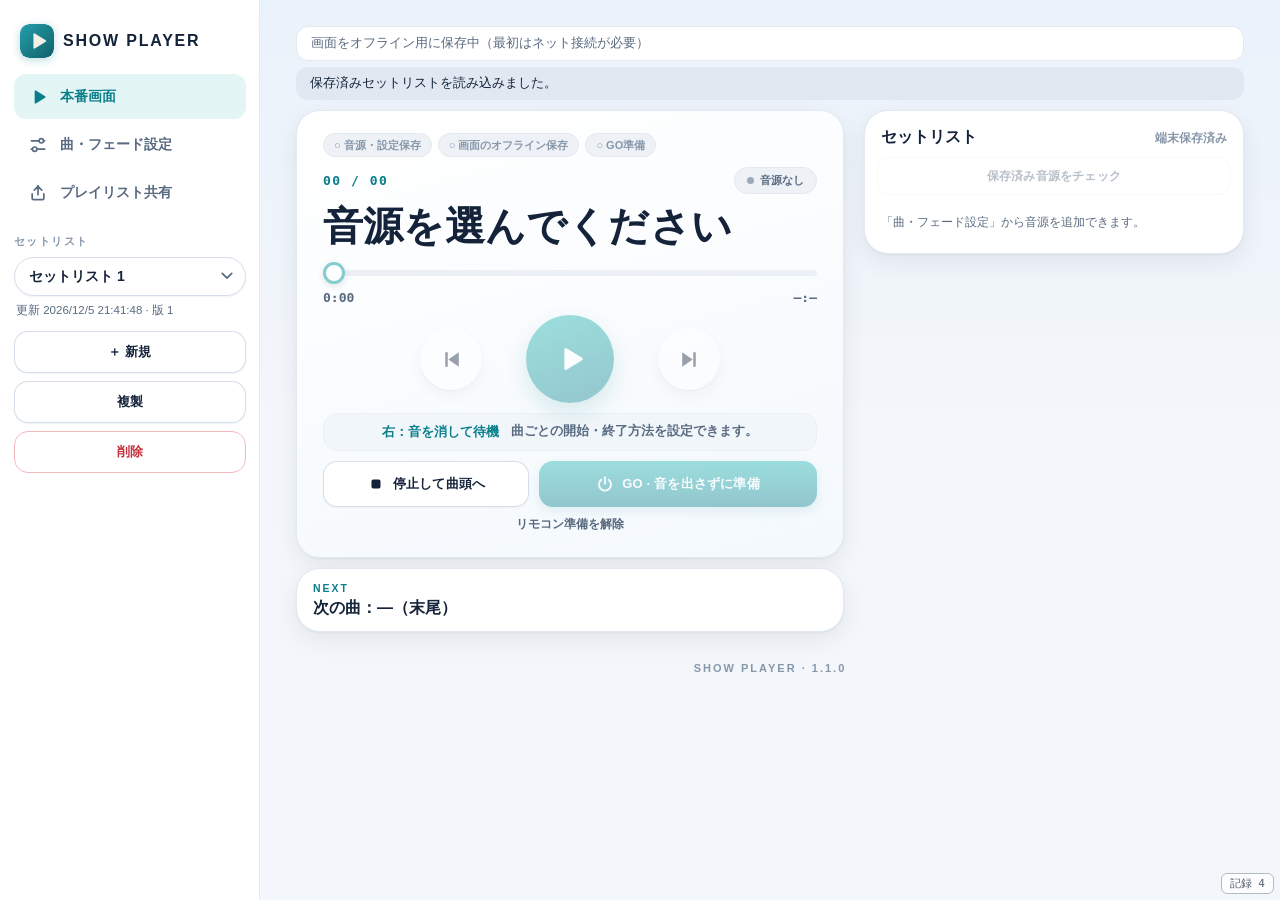
==== commit c4792df9: "v146: remote keys - delay auto-resume so a remote pause is handled first, re-assert Now Playing + ha" ====
--- a/index.html
+++ b/index.html
@@ -1,4 +1,4 @@
-<!doctype html><html lang="ja"><head><meta charset="utf-8"><meta name="viewport" content="width=device-width,initial-scale=1,viewport-fit=cover"><meta name="theme-color" content="#f3f6fa"><meta name="apple-mobile-web-app-capable" content="yes"><meta name="apple-mobile-web-app-status-bar-style" content="default"><title>SHOW PLAYER</title><link rel="manifest" href="manifest.webmanifest"><link rel="stylesheet" href="player.css?v=145"><link rel="icon" type="image/png" href="icon-192.png"><link rel="apple-touch-icon" sizes="180x180" href="icon-180.png"></head><body><main>
+<!doctype html><html lang="ja"><head><meta charset="utf-8"><meta name="viewport" content="width=device-width,initial-scale=1,viewport-fit=cover"><meta name="theme-color" content="#f3f6fa"><meta name="apple-mobile-web-app-capable" content="yes"><meta name="apple-mobile-web-app-status-bar-style" content="default"><title>SHOW PLAYER</title><link rel="manifest" href="manifest.webmanifest"><link rel="stylesheet" href="player.css?v=146"><link rel="icon" type="image/png" href="icon-192.png"><link rel="apple-touch-icon" sizes="180x180" href="icon-180.png"></head><body><main>
 <header class="top"><div class="brand"><svg class="logo" viewBox="0 0 48 48" aria-hidden="true"><defs><linearGradient id="lg" x1="0" y1="0" x2="1" y2="1"><stop offset="0" stop-color="#23a0ac"/><stop offset="1" stop-color="#115f69"/></linearGradient></defs><rect width="48" height="48" rx="13" fill="url(#lg)"/><path d="M19 14.5v19a1.2 1.2 0 0 0 1.8 1l15.5-9.5a1.2 1.2 0 0 0 0-2L20.800 13.500a1.200 1.200 0 0 0-1.800 1z" fill="#f3f0e8"/></svg><b>SHOW PLAYER</b></div><span class="pill version">1.1.0</span></header>
 <div class="app-grid"><aside class="library-panel"><div class="tabs"><button id="liveTab" class="selected"><svg viewBox="0 0 24 24" aria-hidden="true"><path d="M8 5.2v13.6a1 1 0 0 0 1.5.86l11-6.8a1 1 0 0 0 0-1.72l-11-6.8A1 1 0 0 0 8 5.2z"/></svg>本番画面</button><button id="editTab"><svg viewBox="0 0 24 24" aria-hidden="true"><path d="M4 7h9M19 7h1M4 17h1M11 17h9" fill="none" stroke="currentColor" stroke-width="2" stroke-linecap="round"/><circle cx="16" cy="7" r="2.6" fill="none" stroke="currentColor" stroke-width="2"/><circle cx="8" cy="17" r="2.6" fill="none" stroke="currentColor" stroke-width="2"/></svg>曲・フェード設定</button><button id="shareTab"><svg viewBox="0 0 24 24" aria-hidden="true"><path d="M12 3v11M7.500 8.500L12 4l4.500 4.500M5 13v5.500A1.500 1.500 0 0 0 6.500 20h11a1.500 1.500 0 0 0 1.500-1.500V13" fill="none" stroke="currentColor" stroke-width="2" stroke-linecap="round" stroke-linejoin="round"/></svg>プレイリスト共有</button></div>
 <div id="sideList" class="side-list panel"><div class="side-head"><label class="panel-title" for="listPicker">セットリスト</label></div><div class="side-pick"><select id="listPicker" class="list-picker"></select><button id="listMenu" class="icon-btn" type="button" aria-label="セットリストの管理（新規・複製・削除）" aria-expanded="false"><svg viewBox="0 0 24 24" aria-hidden="true"><path d="M12 15.2a3.2 3.2 0 1 0 0-6.4 3.2 3.2 0 0 0 0 6.4z" fill="none" stroke="currentColor" stroke-width="1.9"/><path d="M19.4 13.5a1.6 1.6 0 0 0 .3 1.8l.1.1a2 2 0 1 1-2.8 2.8l-.1-.1a1.6 1.6 0 0 0-1.8-.3 1.6 1.6 0 0 0-1 1.5V19a2 2 0 1 1-4 0v-.1a1.6 1.6 0 0 0-1-1.5 1.6 1.6 0 0 0-1.8.3l-.1.1a2 2 0 1 1-2.8-2.8l.1-.1a1.6 1.6 0 0 0 .3-1.8 1.6 1.6 0 0 0-1.5-1H5a2 2 0 1 1 0-4h.1a1.6 1.6 0 0 0 1.5-1 1.6 1.6 0 0 0-.3-1.8l-.1-.1a2 2 0 1 1 2.8-2.8l.1.1a1.6 1.6 0 0 0 1.8.3h.1a1.6 1.6 0 0 0 1-1.5V5a2 2 0 1 1 4 0v.1a1.6 1.6 0 0 0 1 1.5 1.6 1.6 0 0 0 1.8-.3l.1-.1a2 2 0 1 1 2.8 2.8l-.1.1a1.6 1.6 0 0 0-.3 1.8v.1a1.6 1.6 0 0 0 1.5 1H19a2 2 0 1 1 0 4h-.1a1.6 1.6 0 0 0-1.5 1z" fill="none" stroke="currentColor" stroke-width="1.5" stroke-linejoin="round"/></svg></button></div>
@@ -28,4 +28,4 @@
 </section>
 <footer>SHOW PLAYER · 1.1.0</footer>
 </div></div><audio id="audio" preload="auto" playsinline></audio><audio id="receiver" src="receiver-silence.wav" preload="auto" loop playsinline></audio>
-</main><script type="module" src="player.mjs?v=145"></script></body></html>+</main><script type="module" src="player.mjs?v=146"></script></body></html>
